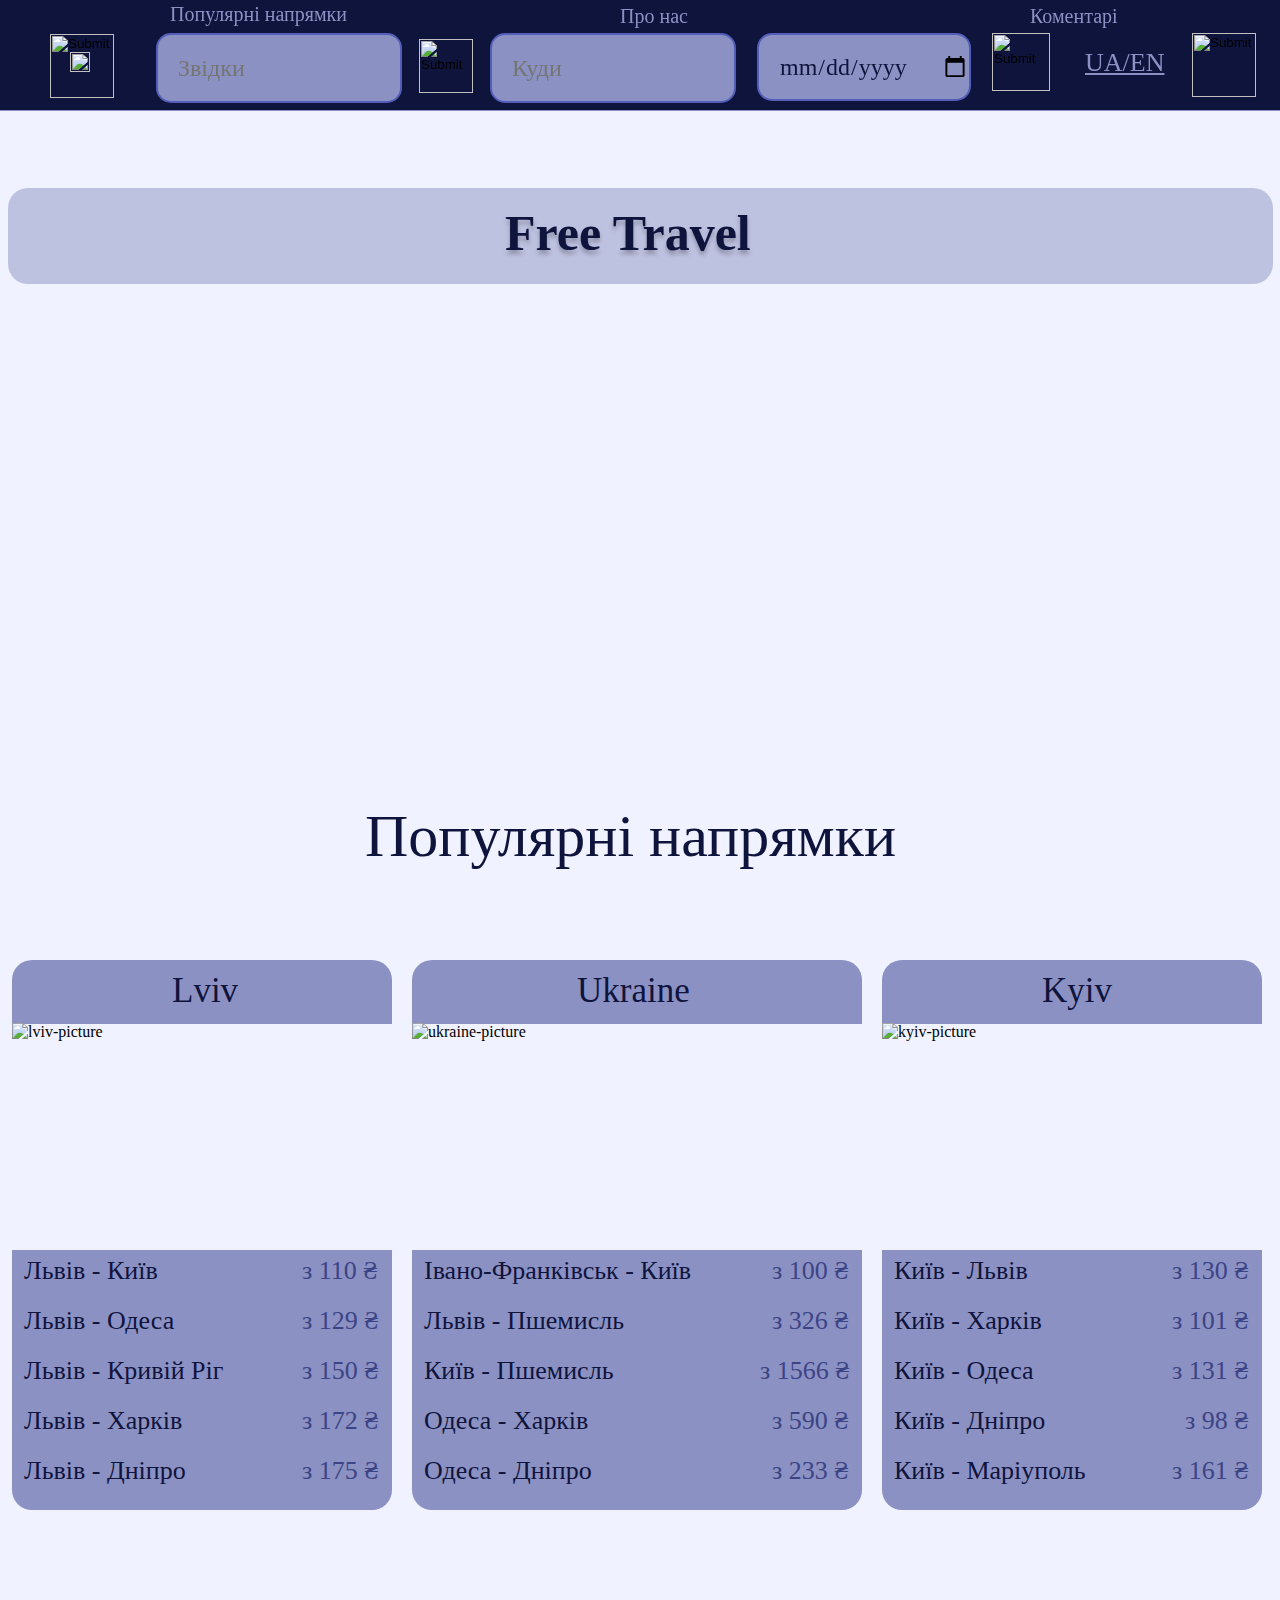
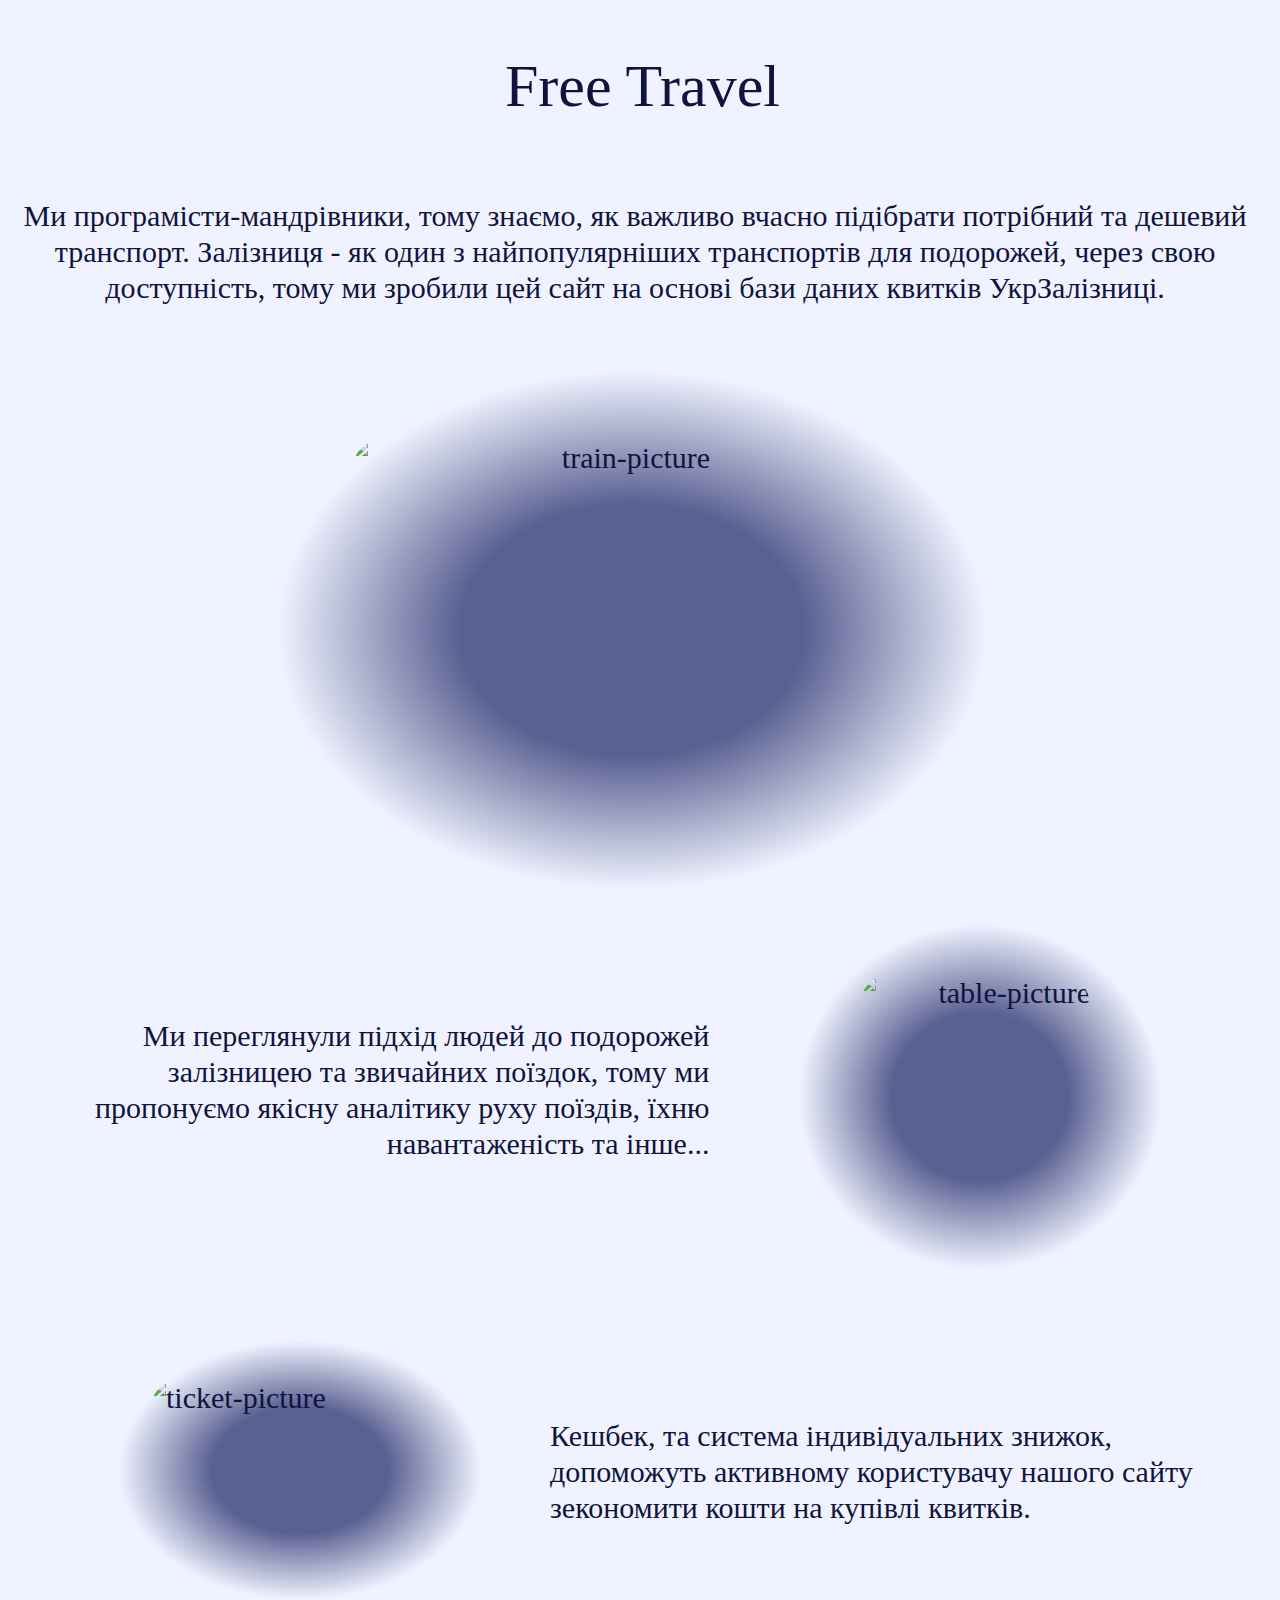
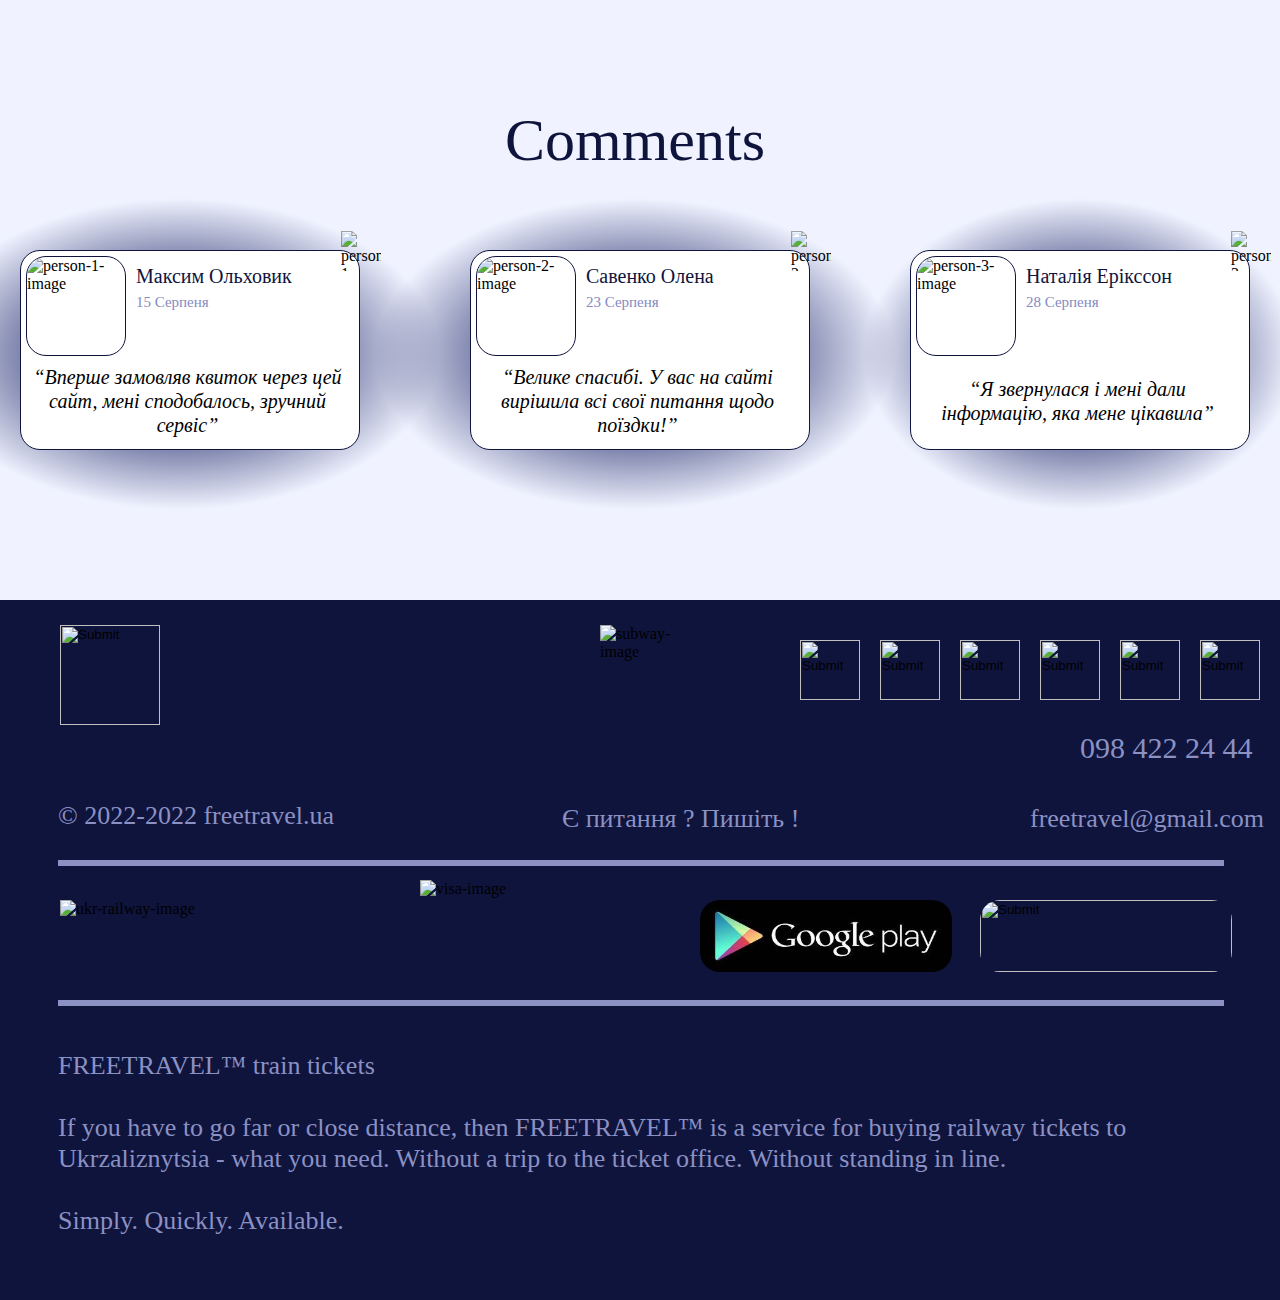
==== index.html @ 3b3b4184 "Add files via upload" ====
<!DOCTYPE html>
<html>
<head>
    <meta charset="utf-8">
    <meta name="viewport" content="width=device-width, initial-scale=1.0">
    <link rel="stylesheet" href="index-styles.css">
    <link rel="stylesheet" href="index-mobile-styles.css" type="text/css">
    <script src="script.js" type="text/javascript"></script>
    <link rel="icon" type="image/x-icon" href="Picture/locomotive.png">
    <title>Free Travel</title>
</head>
<body>



    <div class="navbar">
        <div class="navbar-container">

            <div class="menu-navigation">
                    <div id="myLinks">
                        <a href="#id-main-directions-title">Популярні напрямки</a>
                        <a href="#id-about-us-title">Про нас</a>
                        <a href="#id-comments-title">Коментарі</a>
                    </div>
                        <a href="javascript:void(0);" class="menu" onclick="myFunction()">
                            <i class="fa-fa-bars"></i>
                        </a>
            </div>
               
            <div class="navigation">

                <a class="bug" href="#id-main-directions-title">
                    <div class="main-direction-navigation">
                        Популярні напрямки
                    </div>>
                </a>

                <a href="#id-about-us-title">
                    <div class="about-us-navigation">
                        Про нас
                    </div>
                </a>

                <a href="#id-comments-title">
                    <div class="comments-navigation">
                        Коментарі
                    </div>
                </a>
            </div>

        </div>

            <nav>
                <ul class="primary-nav">
                    <li class="menu"><input type="image" src="Picture/menu.png" name="saveForm" class="menu" id="saveForm" /></li>
                    <!--<li class="menu"><img class="menu" src="Picture/menu.png"></li>-->
                    <li class="logo">
                        <a href="index.html">
                            <input type="image" src="Picture/locomotive.png" name="saveForm" class="logo" href="#id-main-page-container" id="saveForm" />
                        </a>
                    </li>
                    <li>
                        <a href="form.html">
                            <input type="image" src="Picture/magnifier.png" name="saveForm" class="btTxt-nav-search" href="#id-nav-search-parameters" id="saveForm" />
                        </a>
                    </li>
                    
                        
                    <li><a href="#" class="language">UA/EN</a></li>
                    <li><input type="image" src="Picture/user1.png" name="saveForm" class="btTxt-user" id="saveForm" /></li>
                </ul>

            </nav>




            <div class="nav-search-parameters" id="id-nav-search-parameters">
                <ul class="main-search-parameters" id="id-main-search-parameters">
                    
                        <li>
                            <input type="text" placeholder="Звідки" class="where-are" list="citys">
                            <datalist id="citys">
                                <option value="Львів"></option>
                                <option value="Київ"></option>
                                <option value="Одеса"></option>
                                <option value="Дніпро"></option>
                                <option value="Харків"></option>
                                <option value="Кривий-Ріг"></option>
                                <option value="Сімферополь"></option>
                                <option value="Донецьк"></option>
                                <option value="Луганськ"></option>
                                <option value="Запоріжжя"></option>
                                <option value="Рівне"></option>
                                <option value="Луцьк"></option>
                                <option value="Тернопіль"></option>
                                <option value="Ужгород"></option>
                                <option value="Черкаси"></option>
                                <option value="Херсон"></option>
                                <option value="Чернівці"></option>
                                <option value="Чернігів"></option>
                                <option value="Житомир"></option>
                                <option value="Вінниці"></option>
                            </datalist>
                        </li>

                        <li><input type="image" src="Picture/back-and-forth.png" name="saveForm" class="btn-back-and-forth" id="back-and-forth"></li>
                        
                        <li>
                            <input type="text" placeholder="Куди" class="when-they" list="citys">
                            <datalist id="citys">
                                <option value="Львів"></option>
                                <option value="Київ"></option>
                                <option value="Одеса"></option>
                                <option value="Дніпро"></option>
                                <option value="Харків"></option>
                                <option value="Кривий-Ріг"></option>
                                <option value="Сімферополь"></option>
                                <option value="Донецьк"></option>
                                <option value="Луганськ"></option>
                                <option value="Запоріжжя"></option>
                                <option value="Рівне"></option>
                                <option value="Луцьк"></option>
                                <option value="Тернопіль"></option>
                                <option value="Ужгород"></option>
                                <option value="Черкаси"></option>
                                <option value="Херсон"></option>
                                <option value="Чернівці"></option>
                                <option value="Чернігів"></option>
                                <option value="Житомир"></option>
                                <option value="Вінниці"></option>
                            </datalist>
                        </li>

                        <li>
                            <input type="date" placeholder="Коли" class="when-they-go">
                        </li>

                        <li class="calendar"><img scr="Picture/calendar.png" class="calendar-image" alt="calendar-image"></li>
                        <li>
                            <a href="form.html">
                                <input type="image" src="Picture/magnifier.png" class="btTxt-search" />
                            </a>
                        </li> 
                    
                </ul>
            </div>
        
    </div>

    
    <div class="search-parameters">
        <div class="main-search-parameters" id="id-main-search-parameters">
                <form>

                        <input type="text" placeholder="Звідки" class="where-are" list="citys">
                        <datalist id="citys">
                            <option value="Львів"></option>
                            <option value="Київ"></option>
                            <option value="Одеса"></option>
                            <option value="Дніпро"></option>
                            <option value="Харків"></option>
                            <option value="Кривий-Ріг"></option>
                            <option value="Сімферополь"></option>
                            <option value="Донецьк"></option>
                            <option value="Луганськ"></option>
                            <option value="Запоріжжя"></option>
                            <option value="Рівне"></option>
                            <option value="Луцьк"></option>
                            <option value="Тернопіль"></option>
                            <option value="Ужгород"></option>
                            <option value="Черкаси"></option>
                            <option value="Херсон"></option>
                            <option value="Чернівці"></option>
                            <option value="Чернігів"></option>
                            <option value="Житомир"></option>
                            <option value="Вінниці"></option>
                        </datalist>

                    <input type="image" src="Picture/back-and-forth.png" name="saveForm" class="btn-back-and-forth" id="back-and-forth">

                        <input type="text" placeholder="Куди" class="when-they" list="citys">
                        <datalist id="citys">
                            <option value="Львів"></option>
                            <option value="Київ"></option>
                            <option value="Одеса"></option>
                            <option value="Дніпро"></option>
                            <option value="Харків"></option>
                            <option value="Кривий-Ріг"></option>
                            <option value="Сімферополь"></option>
                            <option value="Донецьк"></option>
                            <option value="Луганськ"></option>
                            <option value="Запоріжжя"></option>
                            <option value="Рівне"></option>
                            <option value="Луцьк"></option>
                            <option value="Тернопіль"></option>
                            <option value="Ужгород"></option>
                            <option value="Черкаси"></option>
                            <option value="Херсон"></option>
                            <option value="Чернівці"></option>
                            <option value="Чернігів"></option>
                            <option value="Житомир"></option>
                            <option value="Вінниці"></option>
                        </datalist>

                        <input type="date" class="when-they-go" >

                    <div class="calendar"><img scr="Picture/calendar.png" class="calendar-image" alt="calendar-image"></div>
                    <a href="form.html">
                        <input type="image" src="Picture/magnifier.png" class="btTxt-search" />
                    </a>
                </form>
        </div>
    </div>




    <br>
    <br>
    <br>
    <br>
    <br>
    <br>
    <br>
    <br>
    <br>
    <br>



    <section class="main-page">
        <div class="main-page-container" id="id-main-page-container">
            <div class="main-page-picture"></div>
            <div class="name"></div>
            <h1 class="subhead">Free Travel</h1>
        </div>
    </section>


    
    <section class="main-directions">
        <div class="main-derections-container" id="id-main-derections-container">
            <h2 class="main-directions-title" id="id-main-directions-title">Популярні напрямки</h2>
            
            <div class="lviv">
                <div class="lviv-top">
                    <div class="lviv-top-name">Lviv</div>
                </div>
                <img src="Picture/darya-tryfanava-qJfyaZRgzVc-unsplash.jpg" alt="lviv-picture" class="lviv-picture">
                <div class="lviv-main">
                    <div class="lviv-kyiv">
                        <div class="lviv-kyiv-text">
                            Львів - Київ
                        </div>
                        <div class="lviv-kyiv-price">
                            з 110 ₴
                        </div>
                    </div>
                    <div class="lviv-odesa">
                        <div class="lviv-odesa-text">
                            Львів - Одеса
                        </div>
                        <div class="lviv-odesa-price">
                            з 129 ₴
                        </div>
                    </div>
                    <div class="lviv-kryvyi-rih">
                        <div class="lviv-kryvyi-rih-text">
                            Львів - Кривій Ріг
                        </div>
                        <div class="lviv-kryvyi-rih-price">
                            з 150 ₴
                        </div>
                    </div>
                    <div class="lviv-kharkiv">
                        <div class="lviv-kharkiv-text">
                            Львів - Харків
                        </div>
                        <div class="lviv-kharkiv-price">
                            з 172 ₴
                        </div>
                    </div>
                    <div class="lviv-dnipro">
                        <div class="lviv-dnipro-text">
                            Львів - Дніпро
                        </div>
                        <div class="lviv-dnipro-price">
                            з 175 ₴
                        </div>
                    </div>
                </div>
            </div>

            <div class="ukraine">
                <div class="ukraine-top">
                    <div class="ukraine-top-name">Ukraine</div>
                </div>
                <img src="Picture/gleb-albovsky-sbPI02mZqxs-unsplash.jpg" alt="ukraine-picture" class="ukraine-picture">
                <div class="ukraine-main">
                    <div class="ivano-frankivsk-kyiv">
                        <div class="ivano-frankivsk-kyiv-text">
                            Івано-Франківськ - Київ
                        </div>
                        <div class="ivano-frankivsk-price">
                            з 100 ₴
                        </div>
                    </div>
                    <div class="lviv-przemysl">
                        <div class="lviv-przemysl-text">
                            Львів - Пшемисль
                        </div>
                        <div class="lviv-przemysl-price">
                            з 326 ₴
                        </div>
                    </div>
                    <div class="kyiv-przemysl">
                        <div class="kyiv-przemysl-text">
                            Київ - Пшемисль
                        </div>
                        <div class="kyiv-przemysl-price">
                            з 1566 ₴
                        </div>
                    </div>
                    <div class="odesa-kharkiv">
                        <div class="odesa-kharkiv-text">
                            Одеса - Харків
                        </div>
                        <div class="odesa-kharkiv-price">
                            з 590 ₴
                        </div>
                    </div>
                    <div class="odesa-dnipro">
                        <div class="odesa-dnipro-text">
                            Одеса - Дніпро
                        </div>
                        <div class="odesa-dnipro-price">
                            з 233 ₴
                        </div>
                    </div>
                </div>
            </div>

            <div class="kyiv">
                <div class="kyiv-top">
                    <div class="kyiv-top-name">Kyiv</div>
                </div>
                <img src="Picture/maksym-diachenko-Xu2eKxcgBzs-unsplash.jpg" alt="kyiv-picture" class="kyiv-picture">
                <div class="kyiv-main">
                    <div class="kyiv-lviv">
                        <div class="kyiv-lviv-text">
                            Київ - Львів
                        </div>
                        <div class="kyiv-lviv-price">
                            з 130 ₴
                        </div>
                    </div>
                    <div class="kyiv-kharkiv">
                        <div class="kyiv-kharkiv-text">
                            Київ - Харків
                        </div>
                        <div class="kyiv-kharkiv-price">
                            з 101 ₴
                        </div>
                    </div>
                    <div class="kyiv-odesa">
                        <div class="kyiv-odesa-text">
                            Київ - Одеса
                        </div>
                        <div class="kyiv-odesa-price">
                            з 131 ₴
                        </div>
                    </div>
                    <div class="kyiv-dnipro">
                        <div class="kyiv-dnipro-text">
                            Київ - Дніпро
                        </div>
                        <div class="kyiv-dnipro-price">
                            з 98 ₴
                        </div>
                    </div>
                    <div class="kyiv-mariupol">
                        <div class="kyiv-mariupol-text">
                            Київ - Маріуполь
                        </div>
                        <div class="kyiv-mariupol-price">
                            з 161 ₴
                        </div>
                    </div>
                </div>
            </div>
        </div>
    </section>
    


    <section class="about-us">
        <div class="about-us-container">
            <h2 class="about-us-title" id="id-about-us-title">Free Travel</h2>
            <div class="about-us-main">
                <p class="about-us-main-text">
                    Ми програмісти-мандрівники, тому знаємо, як важливо вчасно підібрати потрібний 
                        та дешевий транспорт. Залізниця - як один з найпопулярніших транспортів 
                        для подорожей, через свою доступність, тому ми зробили цей сайт 
                        на основі бази даних квитків УкрЗалізниці.
                </p>
                <div class="main-gradient"></div>
                <div class="train-picture-style"></div><img src="Picture/train.gif" alt="train-picture" class="train-picture"></div>
            </div>
            <div class="about-us-table">
                <p class="about-us-first-additionally-text">
                    Ми переглянули підхід людей  до подорожей залізницею та звичайних 
                    поїздок, тому ми пропонуємо якісну аналітику руху поїздів, їхню навантаженість та інше... 
                </p>
                <div class="table-gradient"></div>
                <div class="table-picture-style"><img src="Picture/board.gif" alt="table-picture" class="table-picture"></div>
            </div>
            <div class="about-us-ticket">
                <p class="about-us-second-additionally-text">
                    Кешбек, та система індивідуальних знижок, 
                    допоможуть активному користувачу нашого сайту зекономити
                    кошти на купівлі квитків.
                </p>
                <div class="ticket-gradient"></div>
                <div class="ticket-picture-style"></div><img src="Picture/ticket.gif" alt="ticket-picture" class="ticket-picture">
            </div>
        </div>
    </section>



    <section class="comments">
        <h2 class="comments-title" id="id-comments-title">Comments</h2>
        <div class="comments-container">
            <div class="comments-list">
                <div class="comment-1-gradient"></div>
                <div class="comment-1">
                    <img src="https://proizd.ua/assets/images/people/review_olhovik.jpg" alt="person-1-image" class="person-1-image">
                    <img src="Picture/five.png" alt="person-1-mark" class="person-1-mark">
                    <div class="person-1-name"><blockquote>Максим Ольховик</blockquote></div>
                    <div class="person-1-date"><blockquote>15 Серпеня</blockquote></div>
                    <div class="person-1-comment"><cite>“Вперше замовляв квиток через цей сайт, мені сподобалось, зручний сервіс”</cite></div>
                </div>

                <div class="comment-2-gradient"></div>
                <div class="comment-2">
                    <img src="https://proizd.ua/assets/images/people/review_savenko.jpg" alt="person-2-image" class="person-2-image">
                    <img src="Picture/five.png" alt="person-2-mark" class="person-2-mark">
                    <div class="person-2-name"><blockquote>Савенко Олена</blockquote></div>
                    <div class="person-2-date"><blockquote>23 Серпеня</blockquote></div>
                    <div class="person-2-comment"><cite>“Велике спасибі. У вас на сайті вирішила всі свої питання щодо поїздки!”</cite></div>
                </div>

                <div class="comment-3-gradient"></div>
                <div class="comment-3">
                    <img src="https://proizd.ua/assets/images/people/review_ericsson.jpg" alt="person-3-image" class="person-3-image">
                    <img src="Picture/five.png" alt="person-3-mark" class="person-3-mark">
                    <div class="person-3-name"><blockquote>Наталія Ерікссон</blockquote></div>
                    <div class="person-3-date"><blockquote>28 Серпеня</blockquote></div>
                    <div class="person-3-comment"><cite>“Я звернулася і мені дали інформацію, яка мене цікавила”</cite></div>
                </div>
            </div>
        </div>
    </section>



    <section class="footer">
        <div class="footer-container">
            <div class="section-1">
                <input type="image" src="Picture/locomotive.png" name="saveForm" class="locomotive-image" id="saveForm" />
                <img src="Picture/subway.png" alt="subway-image" class="subway-image">
                <input type="image" src="Picture/twitter.png" name="saveForm" class="twitter-image" id="saveForm" />
                <input type="image" src="Picture/youtube.png" name="saveForm" class="youtube-image" id="saveForm" />
                <input type="image" src="Picture/facebook.png" name="saveForm" class="facebook-image" id="saveForm" />
                <input type="image" src="Picture/linkedin.png" name="saveForm" class="linkedin-image" id="saveForm" />
                <input type="image" src="Picture/viber.png" name="saveForm" class="viber-image" id="saveForm" />
                <input type="image" src="Picture/telegram.png" name="saveForm" class="telegram-image" id="saveForm" />
                <div class="number-of-phone">098 422 24 44</div>
                <div class="years-of-works">© 2022-2022 freetravel.ua</div>
                <a href="feedback.html">
                    <div class="question">Є питання ? Пишіть !</div>
                </a>
                <div class="email">freetravel@gmail.com</div>
            </div>
            <div class="footer-border-1"></div>
            <div class="section-2">
                <img src="Picture/УкрЗалізниця.png" alt="ukr-railway-image" class="ukr-railway-image">
                <img src="Picture/visa.png" alt="visa-image" class="visa-image">
                <input type="image" src="[data-uri]" name="saveForm" class="google-play-image" id="saveForm" />
                <input type="image" src="https://encrypted-tbn0.gstatic.com/images?q=tbn:ANd9GcTHS5T2Q4j8z83KRmIIbejiDa4RR6ZdJH1WMw&usqp=CAU" name="saveForm" class="app-store-image" id="saveForm" />
            </div>
            <div class="footer-border-2"></div>
            <div class="section-3">
                <div class="final-text">
                    FREETRAVEL™ train tickets
                    <br>
                    <br>
                    If you have to go far or close distance, then FREETRAVEL™ is a service for buying railway tickets to Ukrzaliznytsia - what you need. Without a trip to the ticket office. Without standing in line.
                    <br>
                    <br>
                    Simply. Quickly. Available.
                </div>
            </div>
        </div>
    </section>



</body>
</html>
---- index-styles.css ----
body{
  margin: 15;
  width: 1140px;
  background: #F0F3FF;
}



/*----------     Navbar     ----------*/



.navbar {
  position: fixed;
  width: 1280px; 
  height: 110px; 
  left: 0;
  top: 0; 
  z-index: 9999; 
  

  background-color: #0F143D; 
  border-bottom: 1px solid #8B91C3;
}

.navbar-container{
  top: 0px;
}



.navigation{
  position: absolute;
  width: 0; 
  height: 0px; 
  left: 0;
  top: 0; 
}

.bug{
  position: absolute;
  width: 0px;
  height: 36px;
  left: -30px;
  top: -2px;
}

.main-direction-navigation{
  position: absolute;
  width: 201px;
  height: 36px;
  left: 200px;
  top: -2px;
  
  font-family: 'Inter';
  font-style: normal;
  font-weight: 400;
  font-size: 20px;
  line-height: 25px;
  display: flex;
  align-items: center;
  text-align: center;
  
  color: #8B91C3;
}

.about-us-navigation{
  position: absolute;
  width: 331px;
  height: 36px;
  left: 620px;
  top: -2px;
  
  font-family: 'Inter';
  font-style: normal;
  font-weight: 400;
  font-size: 20px;
  line-height: 25px;
  display: flex;
  align-items: center;
  text-align: center;
  
  color: #8B91C3;
}

.comments-navigation{
  position: absolute;
  width: 331px;
  height: 36px;
  left: 1030px;
  top: -2px;
  
  font-family: 'Inter';
  font-style: normal;
  font-weight: 400;
  font-size: 20px;
  line-height: 25px;
  display: flex;
  align-items: center;
  text-align: center;
  
  color: #8B91C3;
}



.menu-navigation{
  display: hidden;
  background-color: #0F143D;
}

.menu-navigation a {
  display: none;
  top: -12px;
  left: 10px;


  color: #8B91C3;
  padding: 14px 160px;
  text-decoration: none;
  font-size: 17px;
}

.active {
  display: none;
  color: #8B91C3;
}






ul #primary-nav{
  left: 30px;
  overflow: hidden;
  list-style-type: none;
  margin: 0;
  padding: 0;
}

li {
  display: inline-block;
}

.menu{
  position: absolute;
  height: 20px;
  width: 20px;
  left: 35px;
  top: 26px;
}

.logo{
  position: absolute;
  width: 64px;
  height: 64px;
  left: 25px;
  top: 17px;
}

.where-are{
  position: absolute;
  width: 220px;
  height: 64px;
  left: 156px;
  top: 33px;

  background: #8B91C3;
  border-radius: 15px;
  border: 2px solid #535EB8;
}

.where-are[type=text]{

  padding-left: 20px;

  font-family: 'Inter';
  font-style: normal;
  font-weight: 400;
  font-size: 24px;
  line-height: 34px;

  color: #0F143D;
}

.btn-back-and-forth{
  position: absolute;
  width: 54px;
  height: 54px;
  left: 419px;
  top: 39px;
}

.when-they{
  position: absolute;
  width: 220px;
  height: 64px;
  left: 490px;
  top: 33px;

  background: #8B91C3;
  border-radius: 15px;
  border: 2px solid #535EB8;
}

.when-they[type=text]{
  padding-left: 20px;

  font-family: 'Inter';
  font-style: normal;
  font-weight: 400;
  font-size: 24px;
  line-height: 34px;

  color: #0F143D;
}

.where-are-they-going{
  position: absolute;
  width: 220px;
  height: 64px;
  left: 493px;
  top: 33px;

  background: #8B91C3;
  border-radius: 5px;
}

.when-they-go{
  position: absolute;
  width: 190px;
  height: 64px;
  left: 757px;
  top: 33px;

  background: #8B91C3;
  border-radius: 15px;
  border: 2px solid #535EB8;
}

.when-they-go[type=date]{
  padding-left: 20px;

  font-family: 'Inter';
  font-style: normal;
  font-weight: 400;
  font-size: 24px;
  line-height: 34px;

  color: #0F143D;
}

.calendar-image{
  display: none;
}

.btTxt-search{
  position: absolute;
  width: 58px;
  height: 58px;
  left: 992px;
  top: 33px;
}

.btTxt-nav-search{
  position: absolute;
  height: 20px;
  width: 20px;
  left: 260px;
  top: 42px;
}

.language{
  position: absolute;
  width: 60px;
  height: 20px;
  left: 1085px;
  top: 52px;

  font-family: 'Inter';
  font-style: normal;
  font-weight: 400;
  font-size: 26px;
  line-height: 31px;
  display: flex;
  align-items: center;
  text-align: center;

  color: #8B91C3;
}

.btTxt-user{
  position: absolute;
  width: 64px;
  height: 64px;
  left: 1192px;
  top: 33px;
}










/*----------     Main page     ----------*/




.name{
  width: 1265px;
  height: 96px;
  left: 0px;
  top: 260px;

  background: #8B91C3;
  opacity: 0.5;
  border-radius: 20px;
}

.subhead {
  position: absolute;
  width: 250px;
  height: 100px;
  left: 505px;
  top: 150px;
    
  font-family: 'Inter';
  font-style: normal;
  font-weight: bold;
  font-size: 50px;
  line-height: 121px;
    
  /* identical to box height */
  display: flex;
  align-items: center;
  text-align: center;
    
  color: #0F143D;
    
  text-shadow: 0px 4px 4px rgba(0, 0, 0, 0.25);

}

.train-station{
  top: 300;
}

.main-page-picture{
  background-image: url(Picture/michal-parzuchowski-dmH3NWhYTHQ-unsplash.jpg);
  position: absolute;
  width: 1280px;
  height: 650px;
  left: 0px;
  top: 75px;
  object-fit: fill;
  object-position: 10%;
  background-position: 50%;
  background-size: auto;

  display: flex;
}




/*----------     Main directions     ----------*/




.main-directions-container {
  top: 1098px;
}

.main-directions-title{
position: absolute;
width: 603px;
height: 73px;
left: 365px;
top: 750px;

font-family: 'Inter';
font-style: normal;
font-weight: 400;
font-size: 60px;
line-height: 73px;

/* identical to box height */
display: flex;
align-items: center;
text-align: center;

color: #0F143D;
}


/*   Lviv   */


.lviv-top{
  position: absolute;
  width: 380px;
  height: 64px;
  left: 12px;
  top: 960px;

  background: #8B91C3;
  border-radius: 20px 20px 0px 0px;
}

.lviv-top:hover {
  box-shadow: 0 8px 12px 0 #4754BB;
}

.lviv-top-name{
position: absolute;
width: 161px;
height: 24px;
left: 160px;
top: 10px;

font-family: 'Inter';
font-style: normal;
font-weight: 400;
font-size: 35px;
line-height: 42px;
display: flex;


color: #0F143D;
}

.lviv-picture{
  position: absolute;
  width: 380px;
  height: 228px;
  left: 12px;
  top: 1023px;
}

.lviv-picture:hover {
  box-shadow: 0 8px 12px 0 #4754BB;
}

.lviv-main{
  position: absolute;
  width: 380px;
  height: 260px;
  left: 12px;
  top: 1250px;

  background: #8B91C3;
  border-radius: 0px 0px 20px 20px;
}

.lviv-main:hover {
  box-shadow: 0 8px 12px 0 #4754BB;
}

.lviv-kyiv-text{
  position: absolute;
  width: 148px;
  height: 31px;
  left: 12px;
  top: 5px;

  font-family: 'Inter';
  font-style: normal;
  font-weight: 400;
  font-size: 26px;
  line-height: 31px;
  display: flex;
  align-items: center;
  text-align: center;

  color: #0F143D;
}

.lviv-kyiv-price{
  position: absolute;
  width: 92px;
  height: 31px;
  left: 290px;
  top: 5px;

  font-family: 'Inter';
  font-style: normal;
  font-weight: 400;
  font-size: 26px;
  line-height: 31px;
  display: flex;
  align-items: center;
  text-align: center;

  color: #3C4485;
}

.lviv-odesa-text {
  position: absolute;
  width: 200px;
  height: 31px;
  left: 12px;
  top: 55px;

  font-family: 'Inter';
  font-style: normal;
  font-weight: 400;
  font-size: 26px;
  line-height: 31px;
  display: flex;
  align-items: center;
  text-align: center;

  color: #0F143D;
}

.lviv-odesa-price {
  position: absolute;
  width: 92px;
  height: 31px;
  left: 290px;
  top: 55px;

  font-family: 'Inter';
  font-style: normal;
  font-weight: 400;
  font-size: 26px;
  line-height: 31px;
  display: flex;
  align-items: center;
  text-align: center;

  color: #3C4485;
}

.lviv-kryvyi-rih-text {
  position: absolute;
  width: 200px;
  height: 31px;
  left: 12px;
  top: 105px;

  font-family: 'Inter';
  font-style: normal;
  font-weight: 400;
  font-size: 26px;
  line-height: 31px;
  display: flex;
  align-items: center;
  text-align: center;

  color: #0F143D;
}

.lviv-kryvyi-rih-price {
  position: absolute;
  width: 92px;
  height: 31px;
  left: 290px;
  top: 105px;

  font-family: 'Inter';
  font-style: normal;
  font-weight: 400;
  font-size: 26px;
  line-height: 31px;
  display: flex;
  align-items: center;
  text-align: center;

  color: #3C4485;
}

.lviv-kharkiv-text {
  position: absolute;
  width: 200px;
  height: 31px;
  left: 12px;
  top: 155px;

  font-family: 'Inter';
  font-style: normal;
  font-weight: 400;
  font-size: 26px;
  line-height: 31px;
  display: flex;
  align-items: center;
  text-align: center;

  color: #0F143D;
}

.lviv-kharkiv-price {
  position: absolute;
  width: 92px;
  height: 31px;
  left: 290px;
  top: 155px;

  font-family: 'Inter';
  font-style: normal;
  font-weight: 400;
  font-size: 26px;
  line-height: 31px;
  display: flex;
  align-items: center;
  text-align: center;

  color: #3C4485;
}

.lviv-dnipro-text {
  position: absolute;
  width: 200px;
  height: 31px;
  left: 12px;
  top: 205px;

  font-family: 'Inter';
  font-style: normal;
  font-weight: 400;
  font-size: 26px;
  line-height: 31px;
  display: flex;
  align-items: center;
  text-align: center;

  color: #0F143D;
}

.lviv-dnipro-price {
  position: absolute;
  width: 92px;
  height: 31px;
  left: 290px;
  top: 205px;

  font-family: 'Inter';
  font-style: normal;
  font-weight: 400;
  font-size: 26px;
  line-height: 31px;
  display: flex;
  align-items: center;
  text-align: center;

  color: #3C4485;
}


/*   Ukraine   */


.ukraine-top{
  position: absolute;
  width: 450px;
  height: 64px;
  left: 412px;
  top: 960px;
  
  background: #8B91C3;
  border-radius: 20px 20px 0px 0px;
}

.ukraine-top:hover {
  box-shadow: 0 8px 12px 0 #4754BB;
}

.ukraine-top-name{
  position: absolute;
  width: 161px;
  height: 24px;
  left: 165px;
  top: 10px;
  
  font-family: 'Inter';
  font-style: normal;
  font-weight: 400;
  font-size: 35px;
  line-height: 42px;
  display: flex;
  
  
  color: #0F143D;
}

.ukraine-picture{
  position: absolute;
  width: 450px;
  height: 228px;
  left: 412px;
  top: 1023px;
}

.ukraine-picture:hover {
  box-shadow: 0 8px 12px 0 #4754BB;
}

.ukraine-main{
  position: absolute;
  width: 450px;
  height: 260px;
  left: 412px;
  top: 1250px;
  
  background: #8B91C3;
  border-radius: 0px 0px 20px 20px;
}

.ukraine-main:hover {
  box-shadow: 0 8px 12px 0 #4754BB;
}

.ivano-frankivsk-kyiv-text {
  position: absolute;
  width: 350px;
  height: 31px;
  left: 12px;
  top: 5px;

  font-family: 'Inter';
  font-style: normal;
  font-weight: 400;
  font-size: 26px;
  line-height: 31px;
  display: flex;
  align-items: center;
  text-align: center;

  color: #0F143D;
}

.ivano-frankivsk-price {
  position: absolute;
  width: 92px;
  height: 31px;
  left: 360px;
  top: 5px;

  font-family: 'Inter';
  font-style: normal;
  font-weight: 400;
  font-size: 26px;
  line-height: 31px;
  display: flex;
  align-items: center;
  text-align: center;

  color: #3C4485;
}

.lviv-przemysl-text {
  position: absolute;
  width: 350px;
  height: 31px;
  left: 12px;
  top: 55px;

  font-family: 'Inter';
  font-style: normal;
  font-weight: 400;
  font-size: 26px;
  line-height: 31px;
  display: flex;
  align-items: center;
  text-align: center;

  color: #0F143D;
}

.lviv-przemysl-price {
  position: absolute;
  width: 92px;
  height: 31px;
  left: 360px;
  top: 55px;

  font-family: 'Inter';
  font-style: normal;
  font-weight: 400;
  font-size: 26px;
  line-height: 31px;
  display: flex;
  align-items: center;
  text-align: center;

  color: #3C4485;
}

.kyiv-przemysl-text {
  position: absolute;
  width: 350px;
  height: 31px;
  left: 12px;
  top: 105px;

  font-family: 'Inter';
  font-style: normal;
  font-weight: 400;
  font-size: 26px;
  line-height: 31px;
  display: flex;
  align-items: center;
  text-align: center;

  color: #0F143D;
}

.kyiv-przemysl-price {
  position: absolute;
  width: 92px;
  height: 31px;
  left: 348px;
  top: 105px;

  font-family: 'Inter';
  font-style: normal;
  font-weight: 400;
  font-size: 26px;
  line-height: 31px;
  display: flex;
  align-items: center;
  text-align: center;

  color: #3C4485;
}

.odesa-kharkiv-text {
  position: absolute;
  width: 350px;
  height: 31px;
  left: 12px;
  top: 155px;

  font-family: 'Inter';
  font-style: normal;
  font-weight: 400;
  font-size: 26px;
  line-height: 31px;
  display: flex;
  align-items: center;
  text-align: center;

  color: #0F143D;
}

.odesa-kharkiv-price {
  position: absolute;
  width: 92px;
  height: 31px;
  left: 360px;
  top: 155px;

  font-family: 'Inter';
  font-style: normal;
  font-weight: 400;
  font-size: 26px;
  line-height: 31px;
  display: flex;
  align-items: center;
  text-align: center;

  color: #3C4485;
}

.odesa-dnipro-text {
  position: absolute;
  width: 350px;
  height: 31px;
  left: 12px;
  top: 205px;

  font-family: 'Inter';
  font-style: normal;
  font-weight: 400;
  font-size: 26px;
  line-height: 31px;
  display: flex;
  align-items: center;
  text-align: center;

  color: #0F143D;
}

.odesa-dnipro-price {
  position: absolute;
  width: 92px;
  height: 31px;
  left: 360px;
  top: 205px;

  font-family: 'Inter';
  font-style: normal;
  font-weight: 400;
  font-size: 26px;
  line-height: 31px;
  display: flex;
  align-items: center;
  text-align: center;

  color: #3C4485;
}


/*   Kyiv   */


.kyiv-top{
  position: absolute;
  width: 380px;
  height: 64px;
  left: 882px;
  top: 960px;
  
  background: #8B91C3;
  border-radius: 20px 20px 0px 0px;
}

.kyiv-top:hover {
  box-shadow: 0 8px 12px 0 #4754BB;
}

.kyiv-top-name{
  position: absolute;
  width: 161px;
  height: 24px;
  left: 160px;
  top: 10px;
  
  font-family: 'Inter';
  font-style: normal;
  font-weight: 400;
  font-size: 35px;
  line-height: 42px;
  display: flex;
  
  
  color: #0F143D;
}

.kyiv-picture{
  position: absolute;
  width: 380px;
  height: 228px;
  left: 882px;
  top: 1023px;
}

.kyiv-picture:hover {
  box-shadow: 0 8px 12px 0 #4754BB;
}

.kyiv-main{
  position: absolute;
  width: 380px;
  height: 260px;
  left: 882px;
  top: 1250px;

  background: #8B91C3;
  border-radius: 0px 0px 20px 20px;
}

.kyiv-main:hover {
  box-shadow: 0 8px 12px 0 #4754BB;
}

.kyiv-lviv-text {
  position: absolute;
  width: 350px;
  height: 31px;
  left: 12px;
  top: 5px;

  font-family: 'Inter';
  font-style: normal;
  font-weight: 400;
  font-size: 26px;
  line-height: 31px;
  display: flex;
  align-items: center;
  text-align: center;

  color: #0F143D;
}

.kyiv-lviv-price {
  position: absolute;
  width: 92px;
  height: 31px;
  left: 290px;
  top: 5px;

  font-family: 'Inter';
  font-style: normal;
  font-weight: 400;
  font-size: 26px;
  line-height: 31px;
  display: flex;
  align-items: center;
  text-align: center;

  color: #3C4485;
}

.kyiv-kharkiv-text {
  position: absolute;
  width: 350px;
  height: 31px;
  left: 12px;
  top: 55px;

  font-family: 'Inter';
  font-style: normal;
  font-weight: 400;
  font-size: 26px;
  line-height: 31px;
  display: flex;
  align-items: center;
  text-align: center;

  color: #0F143D;
}

.kyiv-kharkiv-price {
  position: absolute;
  width: 92px;
  height: 31px;
  left: 290px;
  top: 55px;

  font-family: 'Inter';
  font-style: normal;
  font-weight: 400;
  font-size: 26px;
  line-height: 31px;
  display: flex;
  align-items: center;
  text-align: center;

  color: #3C4485;
}

.kyiv-odesa-text {
  position: absolute;
  width: 350px;
  height: 31px;
  left: 12px;
  top: 105px;

  font-family: 'Inter';
  font-style: normal;
  font-weight: 400;
  font-size: 26px;
  line-height: 31px;
  display: flex;
  align-items: center;
  text-align: center;

  color: #0F143D;
}

.kyiv-odesa-price {
  position: absolute;
  width: 92px;
  height: 31px;
  left: 290px;
  top: 105px;

  font-family: 'Inter';
  font-style: normal;
  font-weight: 400;
  font-size: 26px;
  line-height: 31px;
  display: flex;
  align-items: center;
  text-align: center;

  color: #3C4485;
}

.kyiv-dnipro-text {
  position: absolute;
  width: 350px;
  height: 31px;
  left: 12px;
  top: 155px;

  font-family: 'Inter';
  font-style: normal;
  font-weight: 400;
  font-size: 26px;
  line-height: 31px;
  display: flex;
  align-items: center;
  text-align: center;

  color: #0F143D;
}

.kyiv-dnipro-price {
  position: absolute;
  width: 92px;
  height: 31px;
  left: 303px;
  top: 155px;

  font-family: 'Inter';
  font-style: normal;
  font-weight: 400;
  font-size: 26px;
  line-height: 31px;
  display: flex;
  align-items: center;
  text-align: center;

  color: #3C4485;
}

.kyiv-mariupol-text {
  position: absolute;
  width: 350px;
  height: 31px;
  left: 12px;
  top: 205px;

  font-family: 'Inter';
  font-style: normal;
  font-weight: 400;
  font-size: 26px;
  line-height: 31px;
  display: flex;
  align-items: center;
  text-align: center;

  color: #0F143D;
}

.kyiv-mariupol-price {
  position: absolute;
  width: 92px;
  height: 31px;
  left: 290px;
  top: 205px;

  font-family: 'Inter';
  font-style: normal;
  font-weight: 400;
  font-size: 26px;
  line-height: 31px;
  display: flex;
  align-items: center;
  text-align: center;

  color: #3C4485;
}




/*----------     About us     ----------*/




.about-us-title{
position: absolute;
width: 315px;
height: 73px;
left: 505px;
top: 1600px;

font-family: 'Inter';
font-style: normal;
font-weight: 400;
font-size: 60px;
line-height: 73px;

/* identical to box height */
display: flex;
align-items: center;
text-align: center;

color: #0F143D;
}

.about-us-main{
position: absolute;
width: 1246px;
height: 144px;
left: 12px;
top: 1780px;

font-family: 'Inter';
font-style: normal;
font-weight: 400;
font-size: 30px;
line-height: 36px;
display: flex;
align-items: center;
text-align: center;

color: #0F143D;
}

.train-picture{
  position: absolute;
  width: 552px;
  height: 360px;
  left: 340px;
  top: 260px;
  border-radius: 30px;
}

.main-gradient{
  position: absolute;
  width: 820px;
  height: 600px;
  left: 210px;
  top: 110px;

  background: radial-gradient(43.31% 43.31% at 50% 56.69%, rgba(51, 59, 118, 0.8) 48.27%, rgba(217, 217, 217, 0) 100%);
}

.about-us-table{
  position: absolute;
  width: 669.41px;
  height: 279px;
  left: 40px;
  top: 2550px;
  
  font-family: 'Inter';
  font-style: normal;
  font-weight: 400;
  font-size: 30px;
  line-height: 36px;
  display: flex;
  align-items: center;
  text-align: right;
  
  color: #0F143D;
}

.table-picture-style{
  border: 1px;
  border-radius: 20%;
}

.table-picture{
  position: absolute;
  border-radius: 30px;
  width: 230px;
  height: 241px;
  left: 820px;
  top: 25px;
}

.table-gradient{
  position: absolute;
  width: 420px;
  height: 400px;
  left: 730px;
  top: -80px;

  background: radial-gradient(43.31% 43.31% at 50% 56.69%, rgba(51, 59, 118, 0.8) 48.27%, rgba(217, 217, 217, 0) 100%);
}

.about-us-ticket{
  position: absolute;
  width: 661.62px;
  height: 144px;
  left: 550px;
  top: 3000px;
  
  font-family: 'Inter';
  font-style: normal;
  font-weight: 400;
  font-size: 30px;
  line-height: 36px;
  display: flex;
  align-items: center;
  
  color: #0F143D;
  }

.ticket-picture{
  position: absolute;
  width: 300px;
  height: 174px;
  left: -400px;
  top: -20px;
  border-radius: 30px;
}

.ticket-gradient{
  position: absolute;
  width: 420px;
  height: 300px;
  left: -460px;
  top: -100px;

  background: radial-gradient(43.31% 43.31% at 50% 56.69%, rgba(51, 59, 118, 0.8) 48.27%, rgba(217, 217, 217, 0) 100%);
}




/*----------      Comments      ----------*/




.comments-title{
  position: absolute;
  width: 624px;
  height: 73px;
  left: 505px;
  top: 3254px;
  
  font-family: 'Inter';
  font-style: normal;
  font-weight: 400;
  font-size: 60px;
  line-height: 73px;
  
  /* identical to box height */
  display: flex;
  align-items: center;
  text-align: center;
  
  color: #0F143D;
}


/*   Comment 1   */


.comment-1{
  box-sizing: border-box;

  position: absolute;
  width: 340px;
  height: 200px;
  left: 20px;
  top: 3450px;

  background: #FFFFFF;
  border: 1px solid #0F143D;
  border-radius: 20px;
}

.comment-1-gradient{
  position: absolute;
  width: 600px;
  height: 360px;
  left: -120px;
  top: 3350px;

  background: radial-gradient(43.31% 43.31% at 50% 56.69%, rgba(51, 59, 118, 0.8) 48.27%, rgba(217, 217, 217, 0) 100%);
}

.person-1-image{
  box-sizing: border-box;

  position: absolute;
  width: 100px;
  height: 100px;
  left: 5px;
  top: 5px;

  
  border: 1px solid #0F143D;
  border-radius: 20px;
}

.person-1-mark{
  position: absolute;
  width: 40px;
  height: 40px;
  left: 320px;
  top: -20px;
}

.person-1-name{
  position: absolute;
  width: 313px;
  height: 100px;
  left: 75px;
  top: -25px;

  font-family: 'Inter';
  font-style: normal;
  font-weight: 400;
  font-size: 20px;
  line-height: 24px;
  display: flex;
  align-items: center;
  text-align: center;

  color: #0F143D;
}

.person-1-date{
  position: absolute;
  width: 202px;
  height: 17px;
  left: 75px;
  top: 42px;

  font-family: 'Inter';
  font-style: normal;
  font-weight: 400;
  font-size: 15px;
  line-height: 24px;
  display: flex;
  align-items: center;
  text-align: center;

  color: #848ac0;
}

.person-1-comment{
  position: absolute;
  width: 313px;
  height: 100px;
  left: 10px;
  top: 100px;
  
  font-family: 'Inter';
  font-style: normal;
  font-weight: 400;
  font-size: 20px;
  line-height: 24px;
  display: flex;
  align-items: center;
  text-align: center;
}


/*   Comment 2   */


.comment-2{
  box-sizing: border-box;

  position: absolute;
  width: 340px;
  height: 200px;
  left: 470px;
  top: 3450px;

  background: #FFFFFF;
  border: 1px solid #0F143D;
  border-radius: 20px;
}

.comment-2-gradient{
  position: absolute;
  width: 600px;
  height: 360px;
  left: 335px;
  top: 3350px;

  background: radial-gradient(43.31% 43.31% at 50% 56.69%, rgba(51, 59, 118, 0.8) 48.27%, rgba(217, 217, 217, 0) 100%);
}

.person-2-image{
  box-sizing: border-box;

  position: absolute;
  width: 100px;
  height: 100px;
  left: 5px;
  top: 5px;

  
  border: 1px solid #0F143D;
  border-radius: 20px;
}

.person-2-mark{
  position: absolute;
  width: 40px;
  height: 40px;
  left: 320px;
  top: -20px;
}

.person-2-name{
  position: absolute;
  width: 313px;
  height: 100px;
  left: 75px;
  top: -25px;

  font-family: 'Inter';
  font-style: normal;
  font-weight: 400;
  font-size: 20px;
  line-height: 24px;
  display: flex;
  align-items: center;
  text-align: center;

  color: #0F143D;
}

.person-2-date{
  position: absolute;
  width: 202px;
  height: 17px;
  left: 75px;
  top: 42px;

  font-family: 'Inter';
  font-style: normal;
  font-weight: 400;
  font-size: 15px;
  line-height: 24px;
  display: flex;
  align-items: center;
  text-align: center;

  color: #848ac0;
}

.person-2-comment{
  position: absolute;
  width: 313px;
  height: 100px;
  left: 10px;
  top: 100px;
  
  font-family: 'Inter';
  font-style: normal;
  font-weight: 400;
  font-size: 20px;
  line-height: 24px;
  display: flex;
  align-items: center;
  text-align: center;
}


/*   Comment 3   */


.comment-3{
  box-sizing: border-box;

  position: absolute;
  width: 340px;
  height: 200px;
  left: 910px;
  top: 3450px;

  background: #FFFFFF;
  border: 1px solid #0F143D;
  border-radius: 20px;
}

.comment-3-gradient{
  position: absolute;
  width: 500px;
  height: 360px;
  left: 830px;
  top: 3350px;

  background: radial-gradient(43.31% 43.31% at 50% 56.69%, rgba(51, 59, 118, 0.8) 48.27%, rgba(217, 217, 217, 0) 100%);
}

.person-3-image{
  box-sizing: border-box;

  position: absolute;
  width: 100px;
  height: 100px;
  left: 5px;
  top: 5px;

  border: 1px solid #0F143D;
  border-radius: 20px;
}

.person-3-mark{
  position: absolute;
  width: 40px;
  height: 40px;
  left: 320px;
  top: -20px;
}

.person-3-name{
  position: absolute;
  width: 313px;
  height: 100px;
  left: 75px;
  top: -25px;

  font-family: 'Inter';
  font-style: normal;
  font-weight: 400;
  font-size: 20px;
  line-height: 24px;
  display: flex;
  align-items: center;
  text-align: center;

  color: #0F143D;
}

.person-3-date{
  position: absolute;
  width: 202px;
  height: 17px;
  left: 75px;
  top: 42px;

  font-family: 'Inter';
  font-style: normal;
  font-weight: 400;
  font-size: 15px;
  line-height: 24px;
  display: flex;
  align-items: center;
  text-align: center;

  color: #848ac0;
}

.person-3-comment{
  position: absolute;
  width: 313px;
  height: 100px;
  left: 10px;
  top: 100px;
  
  font-family: 'Inter';
  font-style: normal;
  font-weight: 400;
  font-size: 20px;
  line-height: 24px;
  display: flex;
  align-items: center;
  text-align: center;
}




/*----------     Footer     ----------*/




.footer-container{
position: absolute;
width: 1280px;
height: 700px;
left: 0px;
top: 3800px;

background: #0F143D;
}


/*   section 1   */


.locomotive-image {
  position: absolute;
  width: 100px;
  height: 100px;
  left: 60px;
  top: 25px;
}

.subway-image {
  position: absolute;
  width: 100px;
  height: 100px;
  left: 600px;
  top: 25px;
}

.twitter-image {
  position: absolute;
  width: 60px;
  height: 60px;
  left: 800px;
  top: 40px;
}

.youtube-image {
  position: absolute;
  width: 60px;
  height: 60px;
  left: 880px;
  top: 40px;
}

.facebook-image {
  position: absolute;
  width: 60px;
  height: 60px;
  left: 960px;
  top: 40px;
}

.linkedin-image {
  position: absolute;
  width: 60px;
  height: 60px;
  left: 1040px;
  top: 40px;
}

.viber-image {
  position: absolute;
  width: 60px;
  height: 60px;
  left: 1120px;
  top: 40px;
}

.telegram-image {
  position: absolute;
  width: 60px;
  height: 60px;
  left: 1200px;
  top: 40px;
}

.number-of-phone {
  position: absolute;
  width: 180px;
  height: 36px;
  left: 1080px;
  top: 130px;
  
  font-family: 'Inter';
  font-style: normal;
  font-weight: 400;
  font-size: 30px;
  line-height: 36px;
  display: flex;
  align-items: center;
  text-align: center;
  
  color: #8B91C3;
}

.years-of-works {
  position: absolute;
  width: 348px;
  height: 31px;
  left: 58px;
  top: 200px;
  
  font-family: 'Inter';
  font-style: normal;
  font-weight: 400;
  font-size: 26px;
  line-height: 31px;
  display: flex;
  align-items: center;
  text-align: center;
  
  color: #8B91C3;
}

.question {
  position: absolute;
  width: 331px;
  height: 36px;
  left: 562px;
  top: 200px;
  
  font-family: 'Inter';
  font-style: normal;
  font-weight: 400;
  font-size: 26px;
  line-height: 31px;
  display: flex;
  align-items: center;
  text-align: center;
  
  color: #8B91C3;
}

.email {
  position: absolute;
  width: 150px;
  height: 36px;
  left: 1030px;
  top: 200px;
  
  font-family: 'Inter';
  font-style: normal;
  font-weight: 400;
  font-size: 26px;
  line-height: 31px;
  display: flex;
  align-items: center;
  text-align: center;
  
  color: #8B91C3;
}

.footer-border-1{
  position: absolute;
  width: 1160px;
  height: 0px;
  left: 58px;
  top: 260px;
  
  border: 3px solid #8B91C3;
}


/*   section 2   */


.ukr-railway-image {
  position: absolute;
  width: 176px;
  height: 68px;
  left: 60px;
  top: 300px;
}

.visa-image {
  position: absolute;
  width: 100px;
  height: 100px;
  left: 420px;
  top: 280px;  
}

.google-play-image {
  position: absolute;
  width: 252px;
  height: 72px;
  left: 700px;
  top: 300px;

  border-radius: 20px;
}

.app-store-image {
  position: absolute;
  width: 252px;
  height: 72px;
  left: 980px;
  top: 300px;

  border-radius: 20px;
}

.footer-border-2{
  position: absolute;
  width: 1160px;
  height: 0px;
  left: 58px;
  top: 400px;
  
  border: 3px solid #8B91C3;
}


/*   section 3   */


.final-text{
  position: absolute;
  width: 1140px;
  height: 186px;
  left: 58px;
  top: 450px;
  
  font-family: 'Inter';
  font-style: normal;
  font-weight: 400;
  font-size: 26px;
  line-height: 31px;
  display: flex;
  align-items: center;
  
  color: #8B91C3;
}
---- index-mobile-styles.css ----
@media only screen and (min-device-width: 320px) and (max-device-width: 480px) {
  
  body{
    margin: 15;
    width: 320px;
    background: #F0F3FF;
  }



  /*----------     Navbar     ----------*/


  .navbar{
    position: fixed;
    width: 100%;
    height: 75px; 
    left: 0;
    top: 0px; 
    z-index: 9999; 
  
    background-color: #0F143D; 
  }


  .navbar-container {
    height: 80px;
    top: 300px;
  }

  .navigation{
    display: none;
  }

  
  /*   Menu    */


  .menu{
    position: absolute;
    display: block;
    width: 40px;
    height: 40px;
    left: 4px;
    top: 9px;
  }
  
  .menu-navigation{
    background-color: #0F143D;
  }


  .menu-navigation #myLinks {
    margin: 60px 0px;
    display: none;
  }

  .menu-navigation a {
    left: -10px;
    color: #8B91C3;
    padding: 24px 16px;
    text-decoration: none;
    font-size: 17px;
    display: block;
  }

  .active {
    position: absolute;
    color: #8B91C3;
  }

  .fa-fa-bars{
    width: 20px;
    height: 20px;
  }

  /*   Primary navigation   */


  .primary-nav {
    overflow: hidden;
    list-style-type: none;
    margin: 0;
    padding: 0;
  }

  ul #primary-nav{
    overflow: hidden;
    list-style-type: none;
    margin: 0;
    padding: 0;
  }

  li {
    display: inline-block;
  }


  .logo{
    position: absolute;
    width: 40px;
    height: 40px;
    left: 37px;
    top: 9px;
  }

  .btTxt-nav-search{
    position: absolute;
    width: 40px;
    height: 40px;
    left: 140px;
    top: 17px;    
  }

  .language{
    position: absolute;
    width: 99px;
    height: 22px;
    left: 200px;
    top: 26px;

    font-family: 'Inter';
    font-style: normal;
    font-weight: 400;
    font-size: 18px;
    line-height: 22px;

    /* identical to box height */
    display: flex;
    align-items: center;
    text-align: center;

    color: #8B91C3;
  }

  .btTxt-user{
    position: absolute;
    width: 40px;
    height: 40px;
    left: 270px;
    top: 17px;    
  }

  .nav-search-parameters{
    display: none;
  }

  

  /*----------     Main page     ----------*/



  .name{
    position: absolute;
    width: 315px;
    height: 52px;
    left: 3px;
    top: 285px;
    
    background: #8B91C3;
    opacity: 0.5;
    border-radius: 20px;
  }

  .subhead {
    position: absolute;
    width: 129.64px;
    height: 76.22px;
    left: 120px;
    top: 252px;
    
    font-family: 'Inter';
    font-style: normal;
    font-weight: 400;
    font-size: 24px;
    line-height: 29px;
    display: flex;
    align-items: center;
    text-align: center;
    
    color: #0F143D;
    
    text-shadow: 0px 4px 4px rgba(0, 0, 0, 0.25);
    
    /* Note: backdrop-filter has minimal browser support */
  }
  
  .train-station{
    top: 300;
  }

  .main-page-picture{
    background-image: url(Picture/michal-parzuchowski-dmH3NWhYTHQ-unsplash.jpg);
    position: absolute;
    width: 360px;
    height: 594px;
    left: 0px;
    top: 75px;

    background-position: 53%;
    background-size: cover;
  
    display: flex;
  }


  /*----------     Search box     ----------*/



  .main-search-parameters{
    position: absolute;
    width: 280px;
    height: 450px;
    left: 21px;
    top: 730px;

    background: #0F143D;
    border-radius: 20px;
  }

  .where-are-they-going-from {
    position: absolute;
    width: 200px;
    height: 60px;
    left: 40px;
    top: 40px;

    background: #8B91C3;
    border-radius: 5px;
  }

  .where-are{
    position: absolute;
    width: 220px;
    height: 64px;
    left: 18px;
    top: 33px;
  
    background: #8B91C3;
    border-radius: 15px;
    border: 2px solid #535EB8;
  }
  
  .where-are[type=text]{
  
    padding-left: 20px;
  
    font-family: 'Inter';
    font-style: normal;
    font-weight: 400;
    font-size: 24px;
    line-height: 34px;
  
    color: #0F143D;
  }

  .btn-back-and-forth {
    position: absolute;
    width: 55px;
    height: 55px;
    left: 115px;
    top: 120px;
  }

  .when-they{
    position: absolute;
    width: 220px;
    height: 64px;
    left: 18px;
    top: 190px;
  
    background: #8B91C3;
    border-radius: 15px;
    border: 2px solid #535EB8;
  }
  
  .when-they[type=text]{
    padding-left: 20px;
  
    font-family: 'Inter';
    font-style: normal;
    font-weight: 400;
    font-size: 24px;
    line-height: 34px;
  
    color: #0F143D;
  }

  .where-are-they-going {
    position: absolute;
    width: 200px;
    height: 60px;
    left: 40px;
    top: 190px;

    background: #8B91C3;
    border-radius: 5px;
  }

  .when-they-go {
    position: absolute;
    width: 200px;
    height: 60px;
    left: 40px;
    top: 280px;

    background: #8B91C3;
    border-radius: 5px;
  }

  .when-they-go{
    position: absolute;
    width: 220px;
    height: 64px;
    left: 18px;
    top: 285px;
  
    background: #8B91C3;
    border-radius: 15px;
    border: 2px solid #535EB8;
  }
  
  .when-they-go[type=date]{
    padding-left: 20px;
  
    font-family: 'Inter';
    font-style: normal;
    font-weight: 400;
    font-size: 24px;
    line-height: 34px;
  
    color: #0F143D;
  }

  .calendar-image {
    display: none;
  }

  .btTxt-search{
    position: absolute;
    width: 55px;
    height: 55px;
    left: 115px;
    top: 375px;
  }



  /*----------     Main directions     ----------*/



  .main-directions-container {
    top: 1400px;
  }
  
  .main-directions-title{
    width: 260px;
    height: 36px;
    left: 40px;
    top: 1225px;
    
    font-family: 'Inter';
    font-style: normal;
    font-weight: 400;
    font-size: 28px;
    line-height: 34px;
    
    /* identical to box height */
    display: flex;
    align-items: center;
    text-align: center;
  
    color: #0F143D;
  }


  /*   Lviv   */


  .lviv-top{
    position: absolute;
    width: 280px;
    height: 49px;
    left: 22px;
    top: 1350px;
    
    background: #8B91C3;
    border-radius: 20px 20px 0px 0px;
  }

  .lviv-top-name{
    position: absolute;
    width: 94.52px;
    height: 14.79px;
    left: 115px;
    top: 20px;
  
    font-family: 'Inter';
    font-style: normal;
    font-weight: 400;
    font-size: 28px;
    line-height: 34px;
    display: flex;
    align-items: center;
    text-align: center;
  
    color: #0F143D;  
  }

  .lviv-picture{
  position: absolute;
  width: 280px;
  height: 163px;
  left: 21px;
  top: 1399px;
  }

  .lviv-main{
    position: absolute;
    width: 280px;
    height: 250px;
    left: 21px;
    top: 1562px;

    background: #8B91C3;
    border-radius: 0px 0px 20px 20px;
}

  .lviv-kyiv-text{
    position: absolute;
    width: 148px;
    height: 31px;
    left: 12px;
    top: 7px;

    font-family: 'Inter';
    font-style: normal;
    font-weight: 400;
    font-size: 22px;
    line-height: 27px;
    display: flex;
    align-items: center;
    text-align: center;

    color: #0F143D;
}

  .lviv-kyiv-price{
    position: absolute;
    width: 92px;
    height: 31px;
    left: 215px;
    top: 5px;

    font-family: 'Inter';
    font-style: normal;
    font-weight: 400;
    font-size: 18px;
    line-height: 22px;
    display: flex;
    align-items: center;
    text-align: center;

    color: #3C4485;
}

  .lviv-odesa-text {
    position: absolute;
    width: 200px;
    height: 31px;
    left: 12px;
    top: 55px;

    font-family: 'Inter';
    font-style: normal;
    font-weight: 400;
    font-size: 22px;
    line-height: 27px;
    display: flex;
    align-items: center;
    text-align: center;

    color: #0F143D;
  }

  .lviv-odesa-price {
    position: absolute;
    width: 92px;
    height: 31px;
    left: 215px;
    top: 55px;

    font-family: 'Inter';
    font-style: normal;
    font-weight: 400;
    font-size: 18px;
    line-height: 22px;
    display: flex;
    align-items: center;
    text-align: center;

    color: #3C4485;
  }

  .lviv-kryvyi-rih-text {
    position: absolute;
    width: 200px;
    height: 31px;
    left: 12px;
    top: 105px;

    font-family: 'Inter';
    font-style: normal;
    font-weight: 400;
    font-size: 22px;
    line-height: 27px;
    display: flex;
    align-items: center;
    text-align: center;

    color: #0F143D;
  }

  .lviv-kryvyi-rih-price {
    position: absolute;
    width: 92px;
    height: 31px;
    left: 215px;
    top: 105px;

    font-family: 'Inter';
    font-style: normal;
    font-weight: 400;
    font-size: 18px;
    line-height: 22px;
    display: flex;
    align-items: center;
    text-align: center;

    color: #3C4485;
  }

  .lviv-kharkiv-text {
    position: absolute;
    width: 200px;
    height: 31px;
    left: 12px;
    top: 155px;

    font-family: 'Inter';
    font-style: normal;
    font-weight: 400;
    font-size: 22px;
    line-height: 27px;
    display: flex;
    align-items: center;
    text-align: center;

    color: #0F143D;
  }

  .lviv-kharkiv-price {
    position: absolute;
    width: 92px;
    height: 31px;
    left: 215px;
    top: 155px;

    font-family: 'Inter';
    font-style: normal;
    font-weight: 400;
    font-size: 18px;
    line-height: 22px;
    display: flex;
    align-items: center;
    text-align: center;

    color: #3C4485;
  }

  .lviv-dnipro-text {
    position: absolute;
    width: 200px;
    height: 31px;
    left: 12px;
    top: 205px;

    font-family: 'Inter';
    font-style: normal;
    font-weight: 400;
    font-size: 22px;
    line-height: 27px;
    display: flex;
    align-items: center;
    text-align: center;

    color: #0F143D;
  }

  .lviv-dnipro-price {
  position: absolute;
  width: 92px;
  height: 31px;
  left: 215px;
  top: 205px;

  font-family: 'Inter';
  font-style: normal;
  font-weight: 400;
  font-size: 18px;
  line-height: 22px;
  display: flex;
  align-items: center;
  text-align: center;

  color: #3C4485;
  }


  /*   Ukraine   */


  .ukraine-top{
    position: absolute;
    width: 280px;
    height: 49px;
    left: 22px;
    top: 1885px;
    
    background: #8B91C3;
    border-radius: 20px 20px 0px 0px;
  }

  .ukraine-top-name{
    position: absolute;
    width: 95.17px;
    height: 24px;
    left: calc(50% - 95.17px/2 - 0.41px);
    top: 13px;
    
    font-family: 'Inter';
    font-style: normal;
    font-weight: 400;
    font-size: 32px;
    line-height: 39px;
    display: flex;
    align-items: center;
    text-align: center;
    
    color: #0F143D;
  }

  .ukraine-picture{
    position: absolute;
    width: 280px;
    height: 163px;
    left: 22px;
    top: 1933px;
  }

  .ukraine-main{
    position: absolute;
    width: 280px;
    height: 260px;
    left: 22px;
    top: 2095px;
    
    background: #8B91C3;
    border-radius: 0px 0px 20px 20px;
  }

  .ivano-frankivsk-kyiv-text {
    position: absolute;
    width: 350px;
    height: 31px;
    left: 12px;
    top: 8px;

    font-family: 'Inter';
    font-style: normal;
    font-weight: 400;
    font-size: 17px;
    line-height: 22px;
    display: flex;
    align-items: center;
    text-align: center;

    color: #0F143D;
  }

  .ivano-frankivsk-price {
    position: absolute;
    width: 92px;
    height: 31px;
    left: 215px;
    top: 5px;

    font-family: 'Inter';
    font-style: normal;
    font-weight: 400;
    font-size: 18px;
    line-height: 22px;
    display: flex;
    align-items: center;
    text-align: center;

    color: #3C4485;
  }

  .lviv-przemysl-text {
    position: absolute;
    width: 350px;
    height: 31px;
    left: 12px;
    top: 55px;

    font-family: 'Inter';
    font-style: normal;
    font-weight: 400;
    font-size: 22px;
    line-height: 27px;
    display: flex;
    align-items: center;
    text-align: center;

    color: #0F143D;
  }

  .lviv-przemysl-price {
    position: absolute;
    width: 92px;
    height: 31px;
    left: 215px;
    top: 55px;

    font-family: 'Inter';
    font-style: normal;
    font-weight: 400;
    font-size: 18px;
    line-height: 22px;
    display: flex;
    align-items: center;
    text-align: center;

    color: #3C4485;
  }

  .kyiv-przemysl-text {
    position: absolute;
    width: 350px;
    height: 31px;
    left: 12px;
    top: 105px;

    font-family: 'Inter';
    font-style: normal;
    font-weight: 400;
    font-size: 22px;
    line-height: 27px;
    display: flex;
    align-items: center;
    text-align: center;

    color: #0F143D;
  }

  .kyiv-przemysl-price {
    position: absolute;
    width: 92px;
    height: 31px;
    left: 208px;
    top: 105px;

    font-family: 'Inter';
    font-style: normal;
    font-weight: 400;
    font-size: 18px;
    line-height: 22px;
    display: flex;
    align-items: center;
    text-align: center;

    color: #3C4485;
  }

  .odesa-kharkiv-text {
    position: absolute;
    width: 350px;
    height: 31px;
    left: 12px;
    top: 155px;

    font-family: 'Inter';
    font-style: normal;
    font-weight: 400;
    font-size: 22px;
    line-height: 27px;
    display: flex;
    align-items: center;
    text-align: center;

    color: #0F143D;
  }

  .odesa-kharkiv-price {
    position: absolute;
    width: 92px;
    height: 31px;
    left: 215px;
    top: 155px;

    font-family: 'Inter';
    font-style: normal;
    font-weight: 400;
    font-size: 18px;
    line-height: 22px;
    display: flex;
    align-items: center;
    text-align: center;

    color: #3C4485;
  }

  .odesa-dnipro-text {
    position: absolute;
    width: 350px;
    height: 31px;
    left: 12px;
    top: 205px;

    font-family: 'Inter';
    font-style: normal;
    font-weight: 400;
    font-size: 22px;
    line-height: 27px;
    display: flex;
    align-items: center;
    text-align: center;

    color: #0F143D;
  }

  .odesa-dnipro-price {
    position: absolute;
    width: 92px;
    height: 31px;
    left: 215px;
    top: 205px;

    font-family: 'Inter';
    font-style: normal;
    font-weight: 400;
    font-size: 18px;
    line-height: 22px;
    display: flex;
    align-items: center;
    text-align: center;

    color: #3C4485;
  }


  /*   Kyiv   */


  .kyiv-top{
    position: absolute;
    width: 280px;
    height: 49px;
    left: 22px;
    top: 2440px;
    
    background: #8B91C3;
    border-radius: 20px 20px 0px 0px;
  }

  .kyiv-top-name{
    position: absolute;
    width: 95.17px;
    height: 24px;
    left: 115px;
    top: 12px;
    
    font-family: 'Inter';
    font-style: normal;
    font-weight: 400;
    font-size: 28px;
    line-height: 34px;
    display: flex;
    align-items: center;
    text-align: center;
    
    
    color: #0F143D;
  }

  .kyiv-picture{
    position: absolute;
    width: 280px;
    height: 163px;
    left: 22px;
    top: 2488px;
  }

  .kyiv-main{
    position: absolute;
    width: 280px;
    height: 255px;
    left: 22px;
    top: 2650px;

    background: #8B91C3;
    border-radius: 0px 0px 20px 20px;
  }

  .kyiv-lviv-text {
    position: absolute;
    width: 350px;
    height: 31px;
    left: 12px;
    top: 5px;

    font-family: 'Inter';
    font-style: normal;
    font-weight: 400;
    font-size: 22px;
    line-height: 27px;
    display: flex;
    align-items: center;
    text-align: center;

    color: #0F143D;
  }

  .kyiv-lviv-price {
    position: absolute;
    width: 92px;
    height: 31px;
    left: 215px;
    top: 5px;

    font-family: 'Inter';
    font-style: normal;
    font-weight: 400;
    font-size: 18px;
    line-height: 22px;
    display: flex;
    align-items: center;
    text-align: center;

    color: #3C4485;
  }

  .kyiv-kharkiv-text {
    position: absolute;
    width: 350px;
    height: 31px;
    left: 12px;
    top: 55px;

    font-family: 'Inter';
    font-style: normal;
    font-weight: 400;
    font-size: 22px;
    line-height: 27px;
    display: flex;
    align-items: center;
    text-align: center;

    color: #0F143D;
  }

  .kyiv-kharkiv-price {
    position: absolute;
    width: 92px;
    height: 31px;
    left: 215px;
    top: 55px;

    font-family: 'Inter';
    font-style: normal;
    font-weight: 400;
    font-size: 18px;
    line-height: 22px;
    display: flex;
    align-items: center;
    text-align: center;

    color: #3C4485;
  }

  .kyiv-odesa-text {
    position: absolute;
    width: 350px;
    height: 31px;
    left: 12px;
    top: 105px;

    font-family: 'Inter';
    font-style: normal;
    font-weight: 400;
    font-size: 22px;
    line-height: 27px;
    display: flex;
    align-items: center;
    text-align: center;

    color: #0F143D;
  }

  .kyiv-odesa-price {
    position: absolute;
    width: 92px;
    height: 31px;
    left: 215px;
    top: 105px;

    font-family: 'Inter';
    font-style: normal;
    font-weight: 400;
    font-size: 18px;
    line-height: 22px;
    display: flex;
    align-items: center;
    text-align: center;

    color: #3C4485;
  }

  .kyiv-dnipro-text {
    position: absolute;
    width: 350px;
    height: 31px;
    left: 12px;
    top: 155px;

    font-family: 'Inter';
    font-style: normal;
    font-weight: 400;
    font-size: 22px;
    line-height: 27px;
    display: flex;
    align-items: center;
    text-align: center;

    color: #0F143D;
  }

  .kyiv-dnipro-price {
    position: absolute;
    width: 92px;
    height: 31px;
    left: 215px;
    top: 155px;

    font-family: 'Inter';
    font-style: normal;
    font-weight: 400;
    font-size: 18px;
    line-height: 22px;
    display: flex;
    align-items: center;
    text-align: center;

    color: #3C4485;
  }

  .kyiv-mariupol-text {
    position: absolute;
    width: 350px;
    height: 31px;
    left: 12px;
    top: 205px;

    font-family: 'Inter';
    font-style: normal;
    font-weight: 400;
    font-size: 22px;
    line-height: 27px;
    display: flex;
    align-items: center;
    text-align: center;

    color: #0F143D;
  }

  .kyiv-mariupol-price {
    position: absolute;
    width: 92px;
    height: 31px;
    left: 215px;
    top: 205px;

    font-family: 'Inter';
    font-style: normal;
    font-weight: 400;
    font-size: 18px;
    line-height: 22px;
    display: flex;
    align-items: center;
    text-align: center;

    color: #3C4485;
  }



  /*----------     About us     ----------*/



  .about-us-title{
    position: absolute;
    width: 177px;
    height: 36px;
    left: 89px;
    top: 3000px;
    
    font-family: 'Inter';
    font-style: normal;
    font-weight: 400;
    font-size: 30px;
    line-height: 36px;
    display: flex;
    align-items: center;
    text-align: center;
    
    color: #0F143D;
    }
  
  .about-us-main{
    position: absolute;
    width: 280px;
    height: 242px;
    left: 22px;
    top: 3100px;
    
    font-family: 'Inter';
    font-style: normal;
    font-weight: 400;
    font-size: 18px;
    line-height: 22px;
    display: flex;
    align-items: center;
    text-align: center;

    color: #0F143D;
  }
  
  .train-picture{
    position: absolute;
    width: 260px;
    height: 153px;
    left: 10px;
    top: 260px;
  }
  
  .main-gradient{
    position: absolute;
    width: 360px;
    height: 263px;
    left: -40px;
    top: 190px;
  
    background: radial-gradient(43.31% 43.31% at 50% 56.69%, rgba(51, 59, 118, 0.8) 48.27%, rgba(217, 217, 217, 0) 100%);
  }
  
  .about-us-table{
    position: absolute;
    width: 271px;
    height: 378px;
    left: 22px;
    top: 3500px;
    
    font-family: 'Inter';
    font-style: normal;
    font-weight: 400;
    font-size: 18px;
    line-height: 22px;
    display: flex;
    align-items: center;
    text-align: center;
    
    color: #0F143D;
  }
  
  .table-picture{
    position: absolute;
    width: 260px;
    height: 153px;
    left: 10px;
    top: 320px;
  }
  
  .table-gradient{
    position: absolute;
    width: 360px;
    height: 263px;
    left: -40px;
    top: 250px;
  
    background: radial-gradient(43.31% 43.31% at 50% 56.69%, rgba(51, 59, 118, 0.8) 48.27%, rgba(217, 217, 217, 0) 100%);
  }
  
  .about-us-ticket{
    position: absolute;
    width: 278px;
    height: 230px;
    left: 22px;
    top: 4010px;
    
    font-family: 'Inter';
    font-style: normal;
    font-weight: 400;
    font-size: 18px;
    line-height: 22px;
    display: flex;
    align-items: center;
    text-align: center;
    
    color: #0F143D;
    }
  
  .ticket-picture{
    position: absolute;
    width: 260px;
    height: 153px;
    left: 10px;
    top: 250px;
  }
  
  .ticket-gradient{
    position: absolute;
    width: 360px;
    height: 263px;
    left: -40px;
    top: 180px;
  
    background: radial-gradient(43.31% 43.31% at 50% 56.69%, rgba(51, 59, 118, 0.8) 48.27%, rgba(217, 217, 217, 0) 100%);
  }


  
  /*----------      Comments      ----------*/



  .comments-title{
    position: absolute;
    width: 180px;
    height: 126px;
    left: 95px;
    top: 4439px;
    
    font-family: 'Inter';
    font-style: normal;
    font-weight: 400;
    font-size: 32px;
    line-height: 38px;
    display: flex;
    align-items: center;
    text-align: center;
    
    color: #0F143D;
  }


  /*   Comment 1   */


  .comment-1{
    box-sizing: border-box;

    position: absolute;
    width: 280px;
    height: 235px;
    left: 20px;
    top: 4630px;
    
    background: #FFFFFF;
    border: 1px solid #0F143D;
    border-radius: 20px;
  }

  .comment-1-gradient{
    position: absolute;
    width: 400px;
    height: 360px;
    left: -40px;
    top: 4545px;

    background: radial-gradient(43.31% 43.31% at 50% 56.69%, rgba(51, 59, 118, 0.8) 48.27%, rgba(217, 217, 217, 0) 100%);
  }

  .person-1-image{
    box-sizing: border-box;

    position: absolute;
    width: 100px;
    height: 100px;
    left: 5px;
    top: 5px;

    
    border: 1px solid #0F143D;
    border-radius: 20px;
  }

  .person-1-mark{
    position: absolute;
    width: 40px;
    height: 40px;
    left: 258px;
    top: -20px;
  }

  .person-1-name{
    position: absolute;
    width: 313px;
    height: 100px;
    left: 75px;
    top: -25px;

    font-family: 'Inter';
    font-style: normal;
    font-weight: 400;
    font-size: 20px;
    line-height: 24px;
    display: flex;
    align-items: center;
    text-align: center;

    color: #0F143D;
  }

  .person-1-date{
    position: absolute;
    width: 202px;
    height: 17px;
    left: 75px;
    top: 42px;

    font-family: 'Inter';
    font-style: normal;
    font-weight: 400;
    font-size: 15px;
    line-height: 24px;
    display: flex;
    align-items: center;
    text-align: center;

    color: #848ac0;
  }

  .person-1-comment{
    position: absolute;
    width: 260px;
    height: 100px;
    left: 10px;
    top: 115px;
    
    font-family: 'Inter';
    font-style: normal;
    font-weight: 400;
    font-size: 20px;
    line-height: 24px;
    display: flex;
    align-items: center;
    text-align: center;
  }


  /*   Comment 2   */


  .comment-2{
    box-sizing: border-box;

    position: absolute;
    width: 280px;
    height: 235px;
    left: 20px;
    top: 4970px;
    
    background: #FFFFFF;
    border: 1px solid #0F143D;
    border-radius: 20px;
  }

  .comment-2-gradient{
    position: absolute;
    width: 400px;
    height: 360px;
    left: -40px;
    top: 4880px;

    background: radial-gradient(43.31% 43.31% at 50% 56.69%, rgba(51, 59, 118, 0.8) 48.27%, rgba(217, 217, 217, 0) 100%);
  }

  .person-2-image{
    box-sizing: border-box;

    position: absolute;
    width: 100px;
    height: 100px;
    left: 5px;
    top: 5px;

    
    border: 1px solid #0F143D;
    border-radius: 20px;
  }

  .person-2-mark{
    position: absolute;
    width: 40px;
    height: 40px;
    left: 258px;
    top: -20px;
  }

  .person-2-name{
    position: absolute;
    width: 313px;
    height: 100px;
    left: 75px;
    top: -25px;

    font-family: 'Inter';
    font-style: normal;
    font-weight: 400;
    font-size: 20px;
    line-height: 24px;
    display: flex;
    align-items: center;
    text-align: center;

    color: #0F143D;
  }

  .person-2-date{
    position: absolute;
    width: 202px;
    height: 17px;
    left: 75px;
    top: 42px;

    font-family: 'Inter';
    font-style: normal;
    font-weight: 400;
    font-size: 15px;
    line-height: 24px;
    display: flex;
    align-items: center;
    text-align: center;

    color: #848ac0;
  }

  .person-2-comment{
    position: absolute;
    width: 260px;
    height: 100px;
    left: 10px;
    top: 115px;
    
    font-family: 'Inter';
    font-style: normal;
    font-weight: 400;
    font-size: 20px;
    line-height: 24px;
    display: flex;
    align-items: center;
    text-align: center;
  }


  /*   Comment 3   */


  .comment-3{
    box-sizing: border-box;

    position: absolute;
    width: 280px;
    height: 235px;
    left: 20px;
    top: 5320px;
    
    background: #FFFFFF;
    border: 1px solid #0F143D;
    border-radius: 20px;
  }

  .comment-3-gradient{
    position: absolute;
    width: 400px;
    height: 360px;
    left: -40px;
    top: 5240px;

    background: radial-gradient(43.31% 43.31% at 50% 56.69%, rgba(51, 59, 118, 0.8) 48.27%, rgba(217, 217, 217, 0) 100%);
  }

  .person-3-image{
    box-sizing: border-box;

    position: absolute;
    width: 100px;
    height: 100px;
    left: 5px;
    top: 5px;

    border: 1px solid #0F143D;
    border-radius: 20px;
  }

  .person-3-mark{
    position: absolute;
    width: 40px;
    height: 40px;
    left: 258px;
    top: -20px;
  }

  .person-3-name{
    position: absolute;
    width: 313px;
    height: 100px;
    left: 75px;
    top: -25px;

    font-family: 'Inter';
    font-style: normal;
    font-weight: 400;
    font-size: 20px;
    line-height: 24px;
    display: flex;
    align-items: center;
    text-align: center;

    color: #0F143D;
  }

  .person-3-date{
    position: absolute;
    width: 202px;
    height: 17px;
    left: 75px;
    top: 42px;

    font-family: 'Inter';
    font-style: normal;
    font-weight: 400;
    font-size: 15px;
    line-height: 24px;
    display: flex;
    align-items: center;
    text-align: center;

    color: #848ac0;
  }

  .person-3-comment{
    position: absolute;
    width: 260px;
    height: 100px;
    left: 10px;
    top: 115px;
    
    font-family: 'Inter';
    font-style: normal;
    font-weight: 400;
    font-size: 20px;
    line-height: 24px;
    display: flex;
    align-items: center;
    text-align: center;
  }



  /*----------     Footer     ----------*/



  .footer-container{
    position: absolute;
    width: 100%;
    height: 390px;
    left: 0px;
    top: 5700px;
    
    background: #0F143D;
  }
  
  
  /*   section 1   */
  
  
  .locomotive-image {
    position: absolute;
    width: 60px;
    height: 60px;
    left: 20px;
    top: 25px;
  }
  
  .subway-image {
    display: none;
  }
  
  .twitter-image {
    display: none;
  }
  
  .youtube-image {
    display: none;
  }
  
  .facebook-image {
    display: none;
  }
  
  .linkedin-image {
    display: none;
  }
  
  .viber-image {
    display: none;
  }
  
  .telegram-image {
    display: none;
  }
  
  .number-of-phone {
    position: absolute;
    width: 150px;
    height: 22px;
    left: 13.39px;
    top: 130px;
    
    font-family: 'Inter';
    font-style: normal;
    font-weight: 400;
    font-size: 24px;
    line-height: 28px;
    
    /* identical to box height */
    display: flex;
    align-items: center;
    text-align: center;
    
    color: #8B91C3;
  }
  
  .years-of-works {
    position: absolute;
    width: 300px;
    height: 18px;
    left: 13.5px;
    top: 335px;
    
    font-family: 'Inter';
    font-style: normal;
    font-weight: 400;
    font-size: 26px;
    line-height: 31px;
    display: flex;
    align-items: center;
    text-align: center;
    
    color: #8B91C3;
  }
  
  .question {
    position: absolute;
    width: 220px;
    height: 22px;
    left: 13.39px;
    top: 225px;
    
    font-family: 'Inter';
    font-style: normal;
    font-weight: 400;
    font-size: 24px;
    line-height: 28px;
    
    /* identical to box height */
    display: flex;
    align-items: center;
    text-align: center;
    
    color: #8B91C3;
  }
  
  .email {
    position: absolute;
    width: 220px;
    height: 22px;
    left: 13.39px;
    top: 180px;
    
    font-family: 'Inter';
    font-style: normal;
    font-weight: 400;
    font-size: 24px;
    line-height: 28px;
    
    /* identical to box height */
    display: flex;
    align-items: center;
    text-align: center;
    
    color: #8B91C3;
  }
  
  .footer-border-1{
    display: none;
  }
  
  
  /*   section 2   */
  
  
  .ukr-railway-image {
    display: none;
  }
  
  .visa-image {
    display: none;
  }
  
  .google-play-image {
    position: absolute;
    width: 138.64px;
    height: 39px;
    left: 13.5px;
    top: 270px;

  }
  
  .app-store-image {
    position: absolute;
    width: 138.64px;
    height: 40px;
    left: 170px;
    top: 270px;
    
    
  }
  
  .footer-border-2{
    display: none;
  }
  
  
  /*   section 3   */
  
  
  .final-text{
    display: none;
  }

  


}
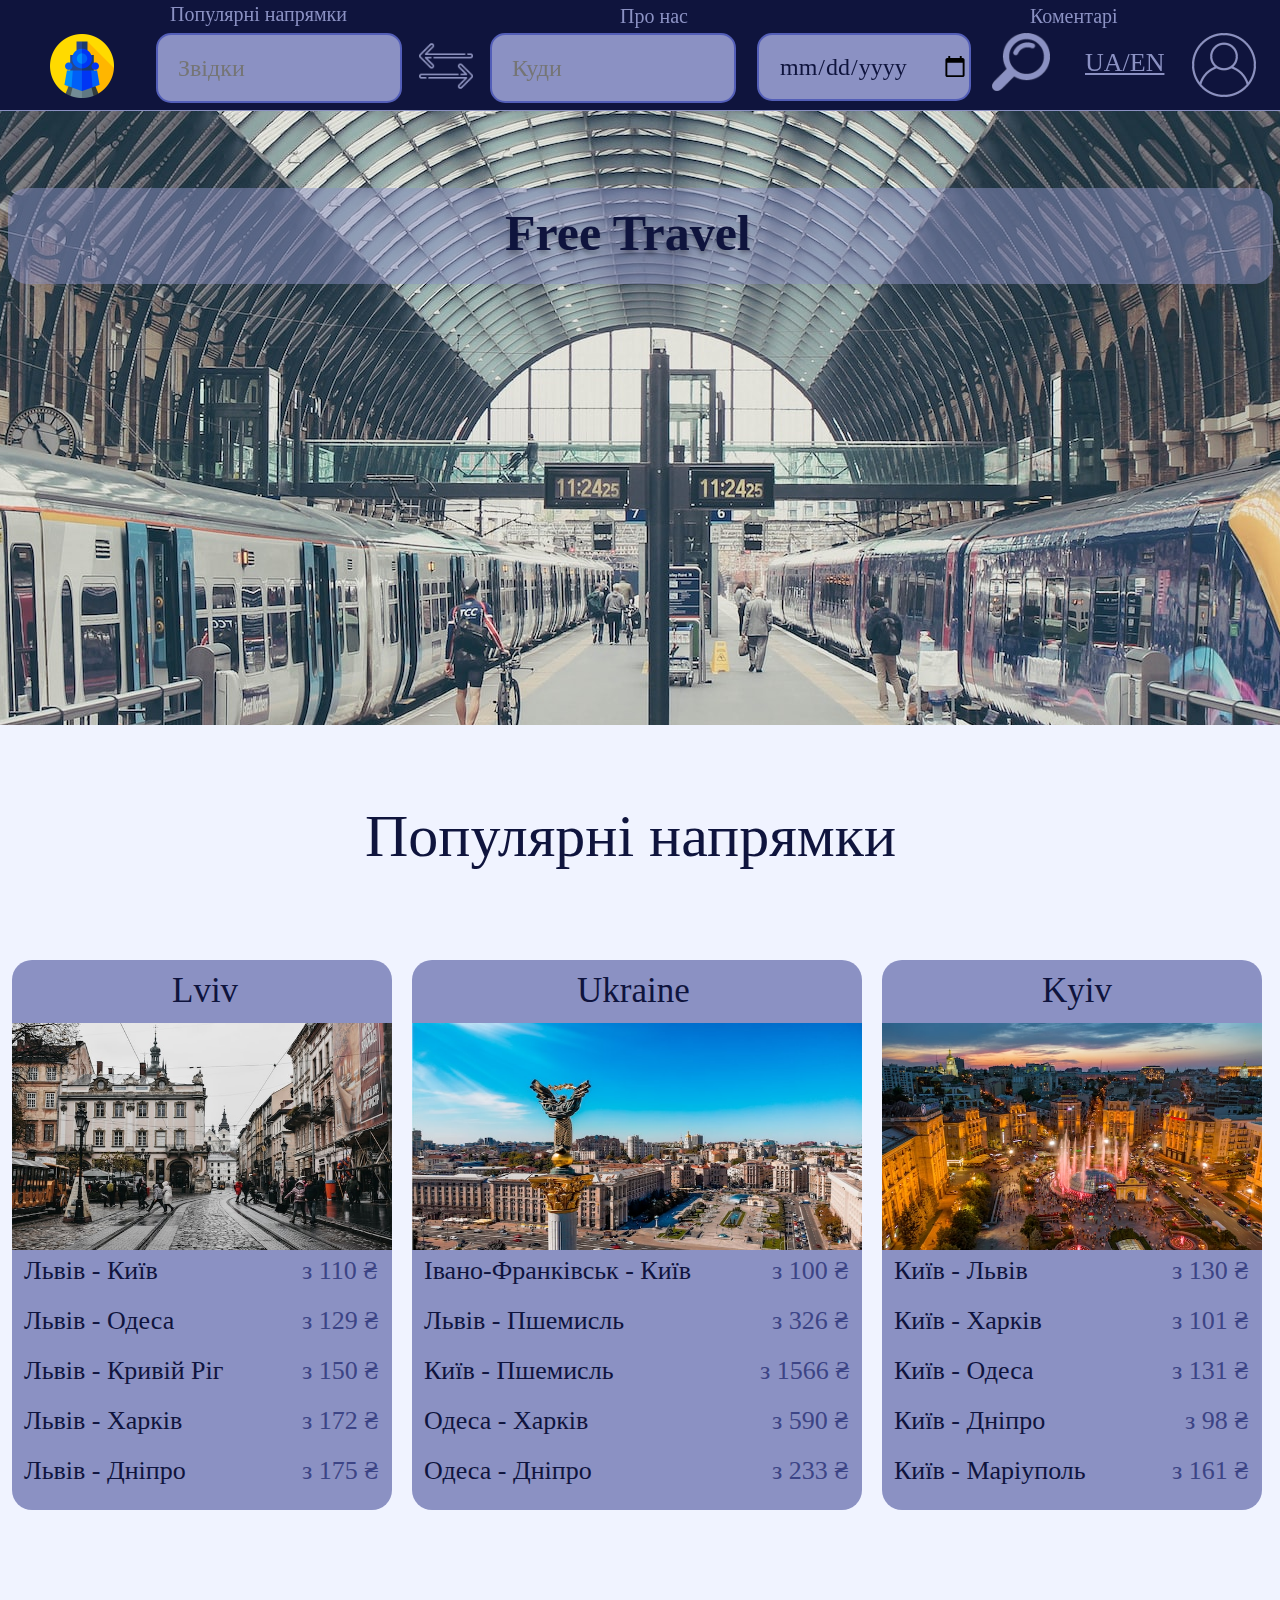
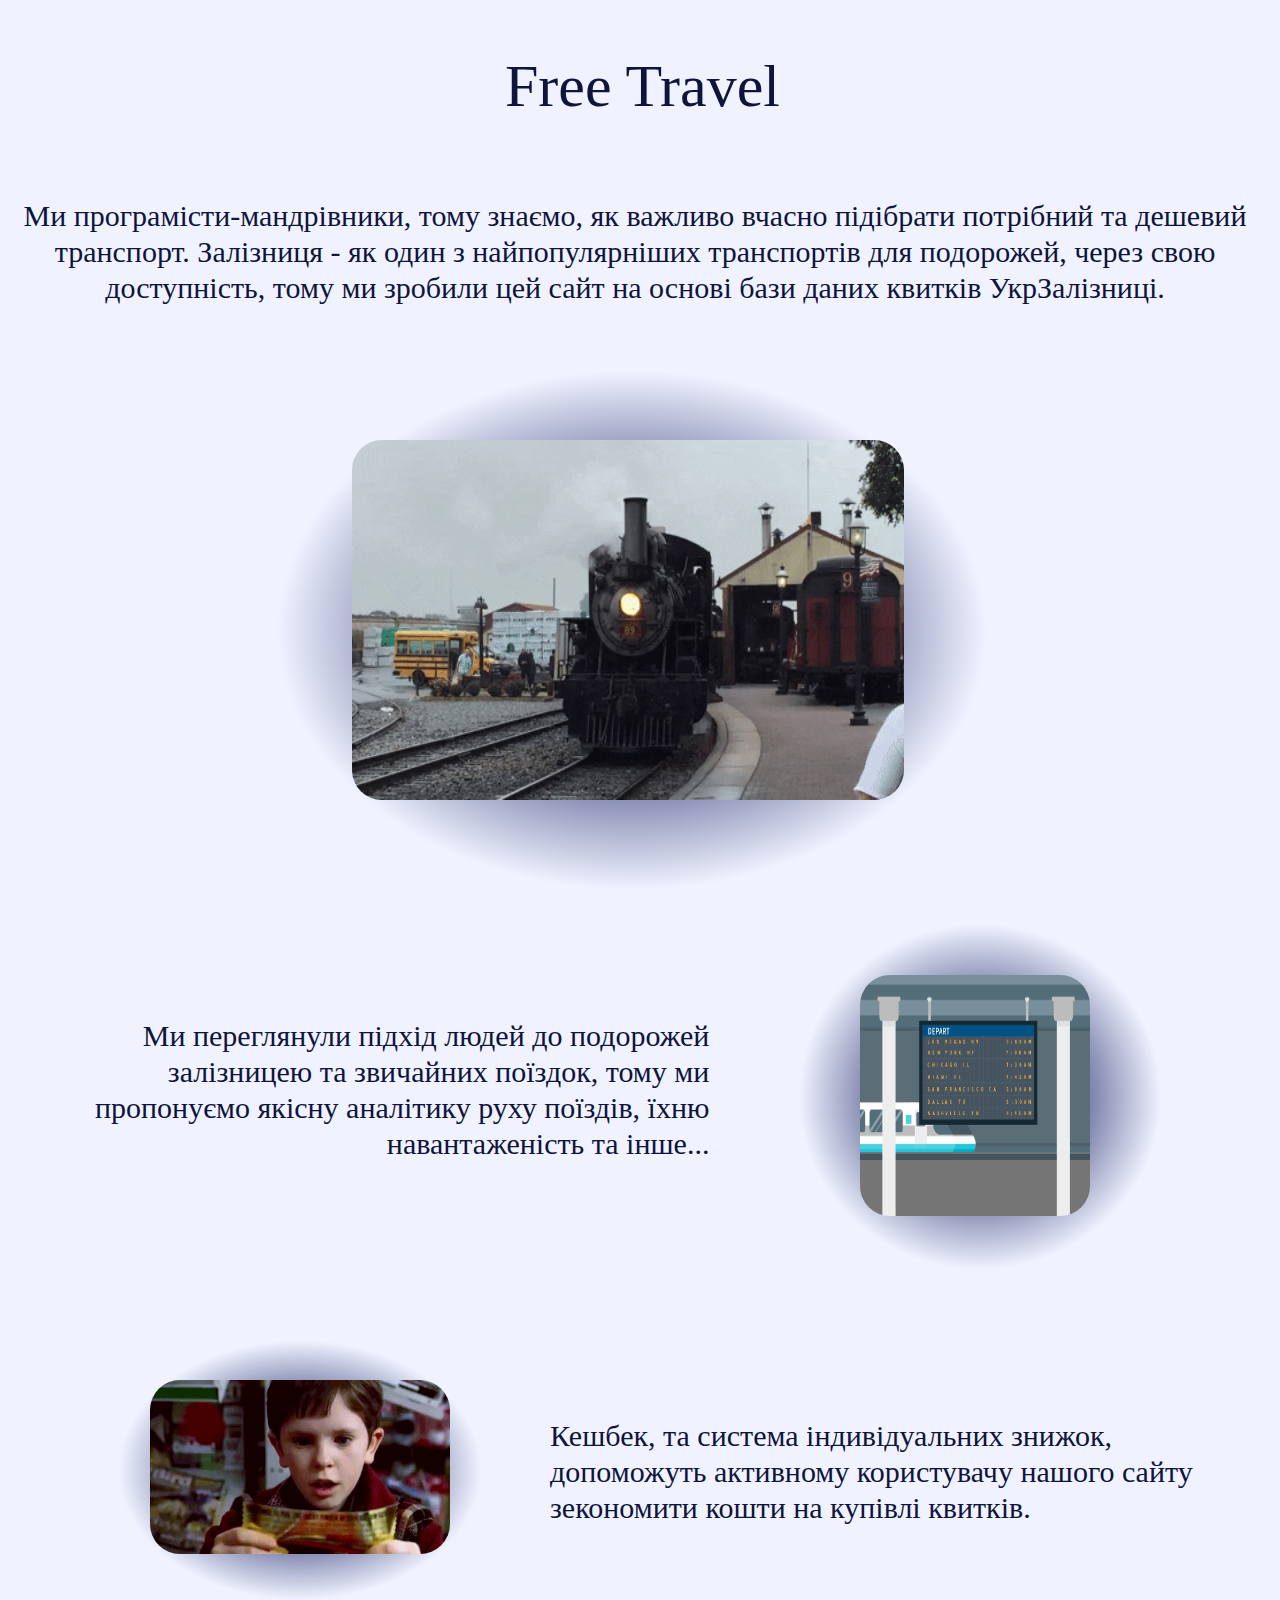
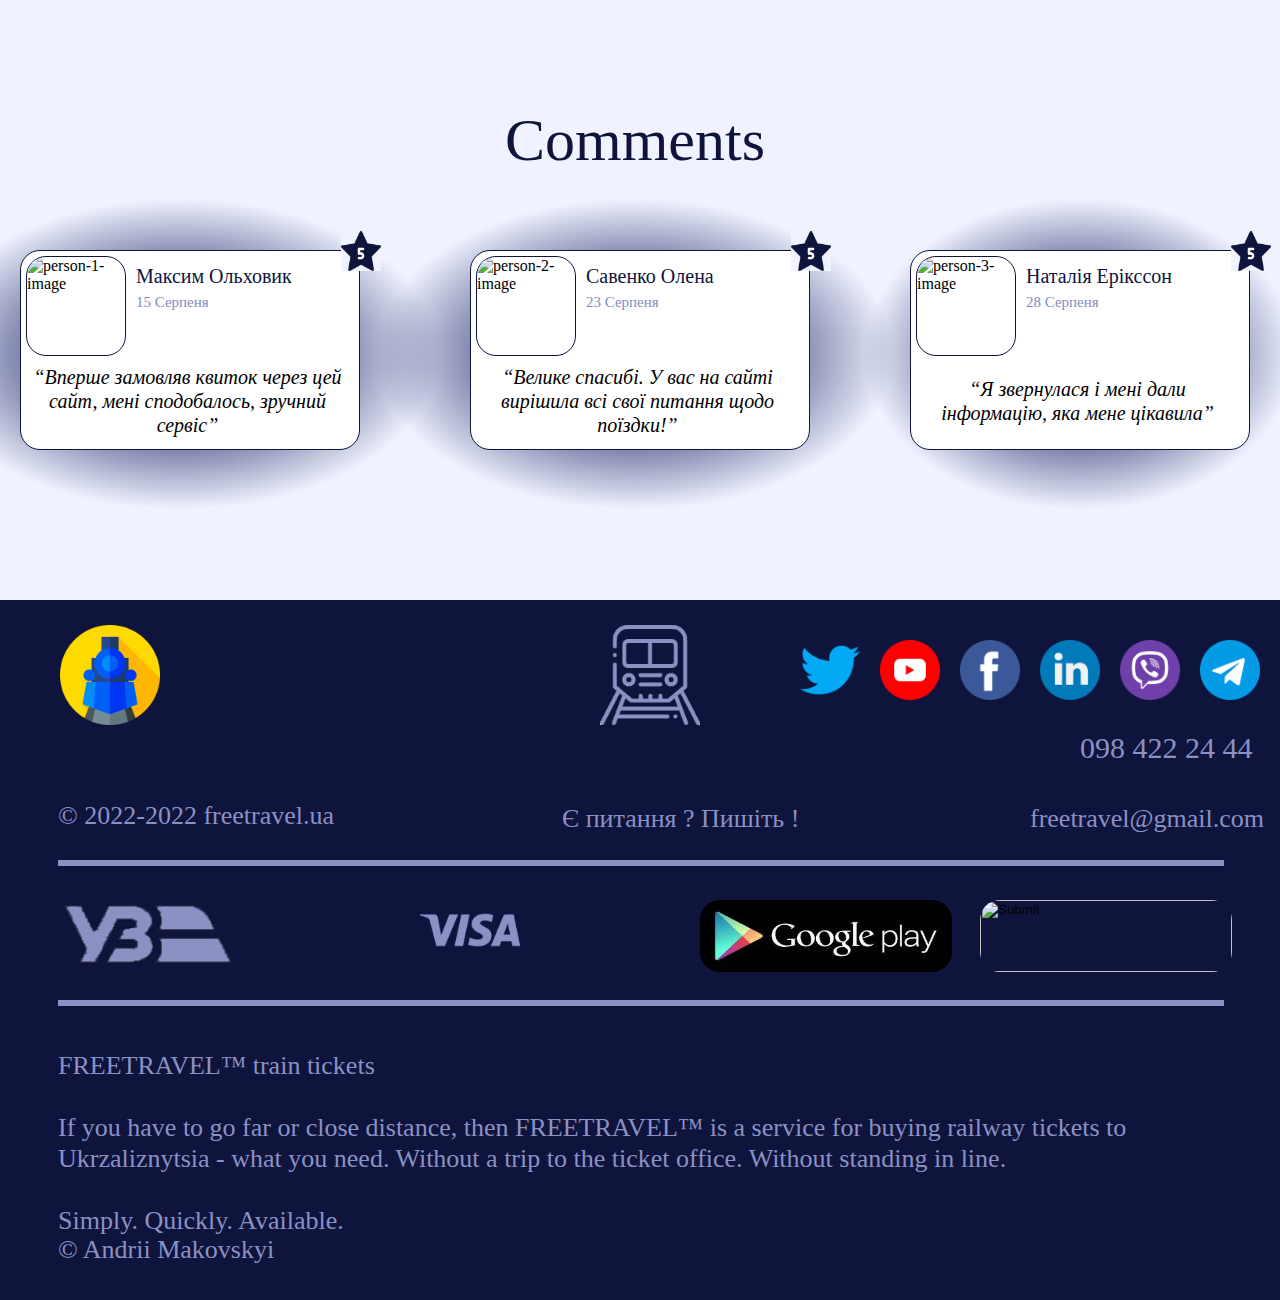
==== commit 7cbb6c0d: "Add files via upload" ====
--- a/index.html
+++ b/index.html
@@ -501,6 +501,8 @@
                     <br>
                     Simply. Quickly. Available.
                 </div>
+
+                <h3 class="author"> © Andrii Makovskyi</h3>
             </div>
         </div>
     </section>
--- a/index-styles.css
+++ b/index-styles.css
@@ -1895,4 +1895,21 @@
   color: #8B91C3;
 }
 
-
+.author{
+  position: absolute;
+  width: 1140px;
+  height: 66px;
+  left: 58px;
+  top: 590px;
+  
+  font-family: 'Inter';
+  font-style: normal;
+  font-weight: 400;
+  font-size: 26px;
+  line-height: 31px;
+  display: flex;
+  align-items: center;
+  
+  color: #8B91C3;
+}
+
--- a/index-mobile-styles.css
+++ b/index-mobile-styles.css
@@ -1590,7 +1590,7 @@
   .footer-container{
     position: absolute;
     width: 100%;
-    height: 390px;
+    height: 430px;
     left: 0px;
     top: 5700px;
     
@@ -1766,7 +1766,23 @@
     display: none;
   }
 
-  
+  .author{
+    position: absolute;
+    width: 1140px;
+    height: 66px;
+    left: 13.39px;
+    top: 340px;
+    
+    font-family: 'Inter';
+    font-style: normal;
+    font-weight: 400;
+    font-size: 22px;
+    line-height: 27px;
+    display: flex;
+    align-items: center;
+    
+    color: #8B91C3;
+  }
 
 
 }